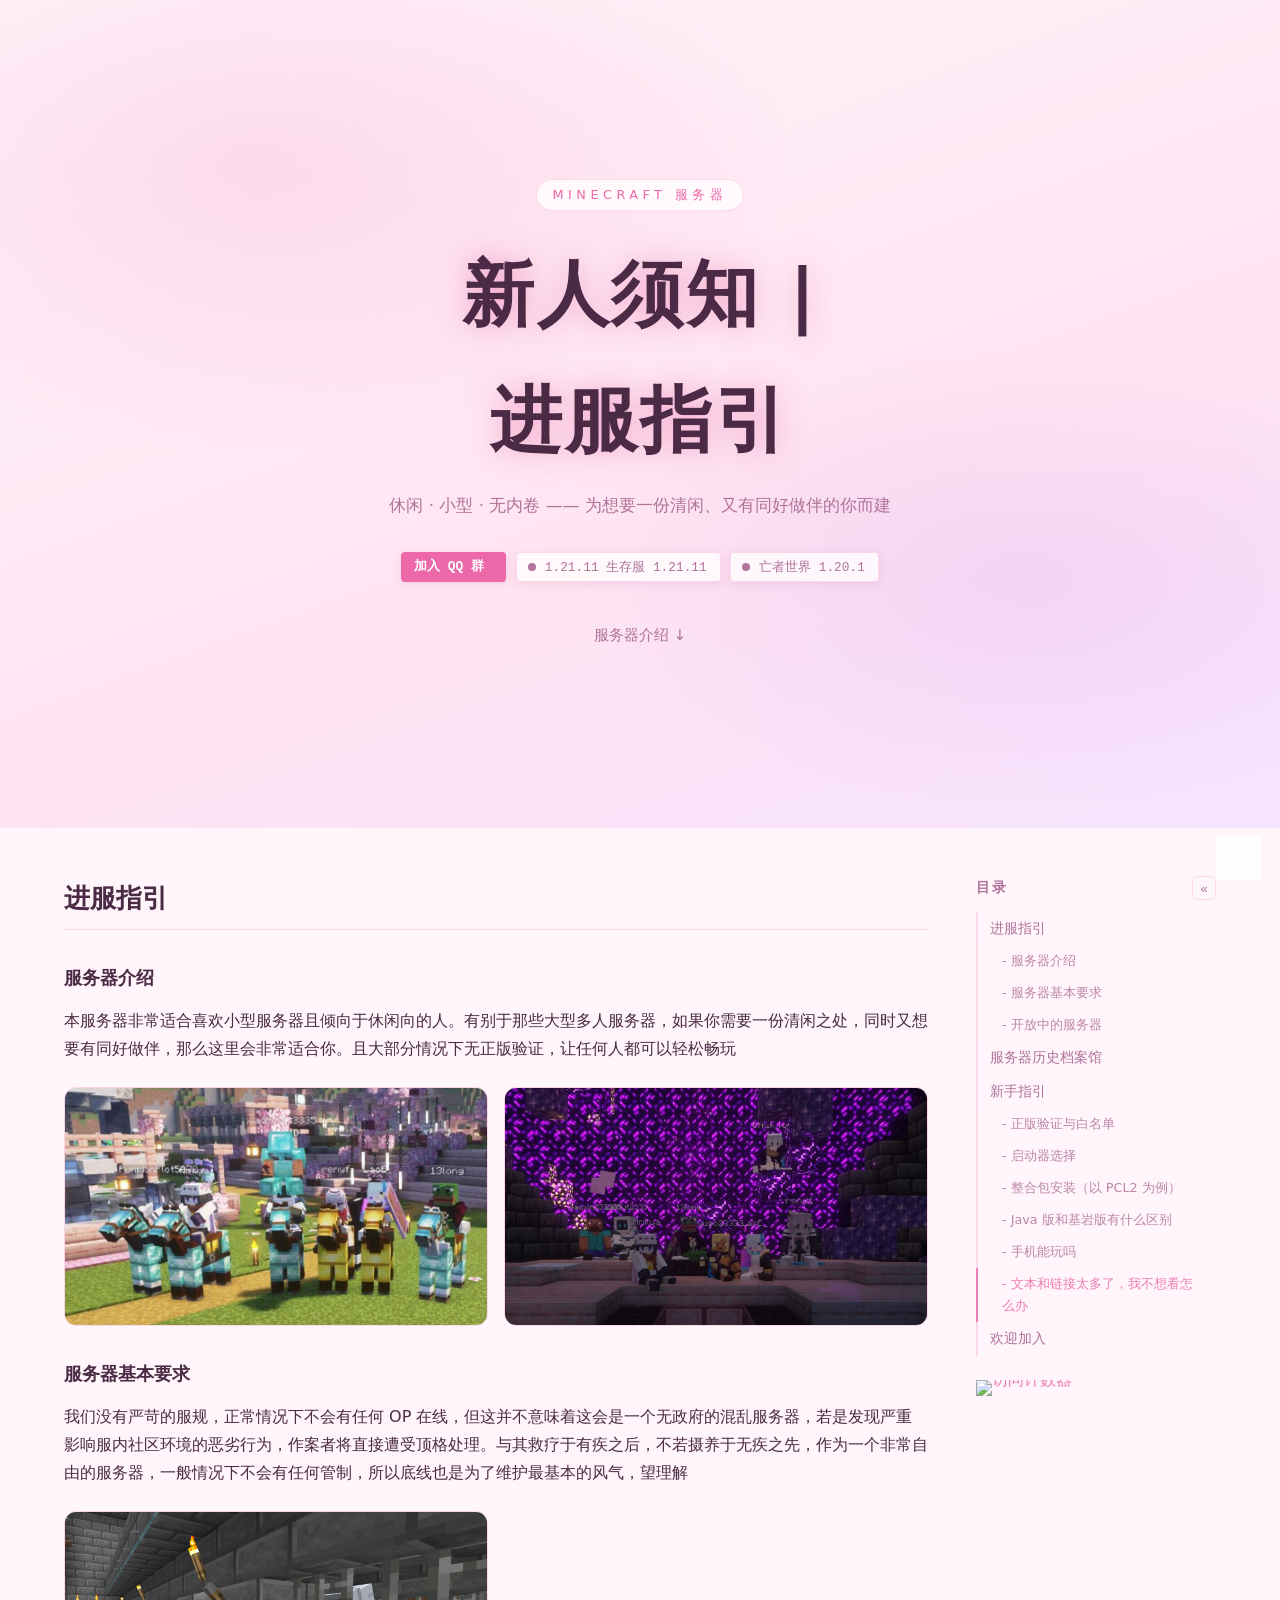
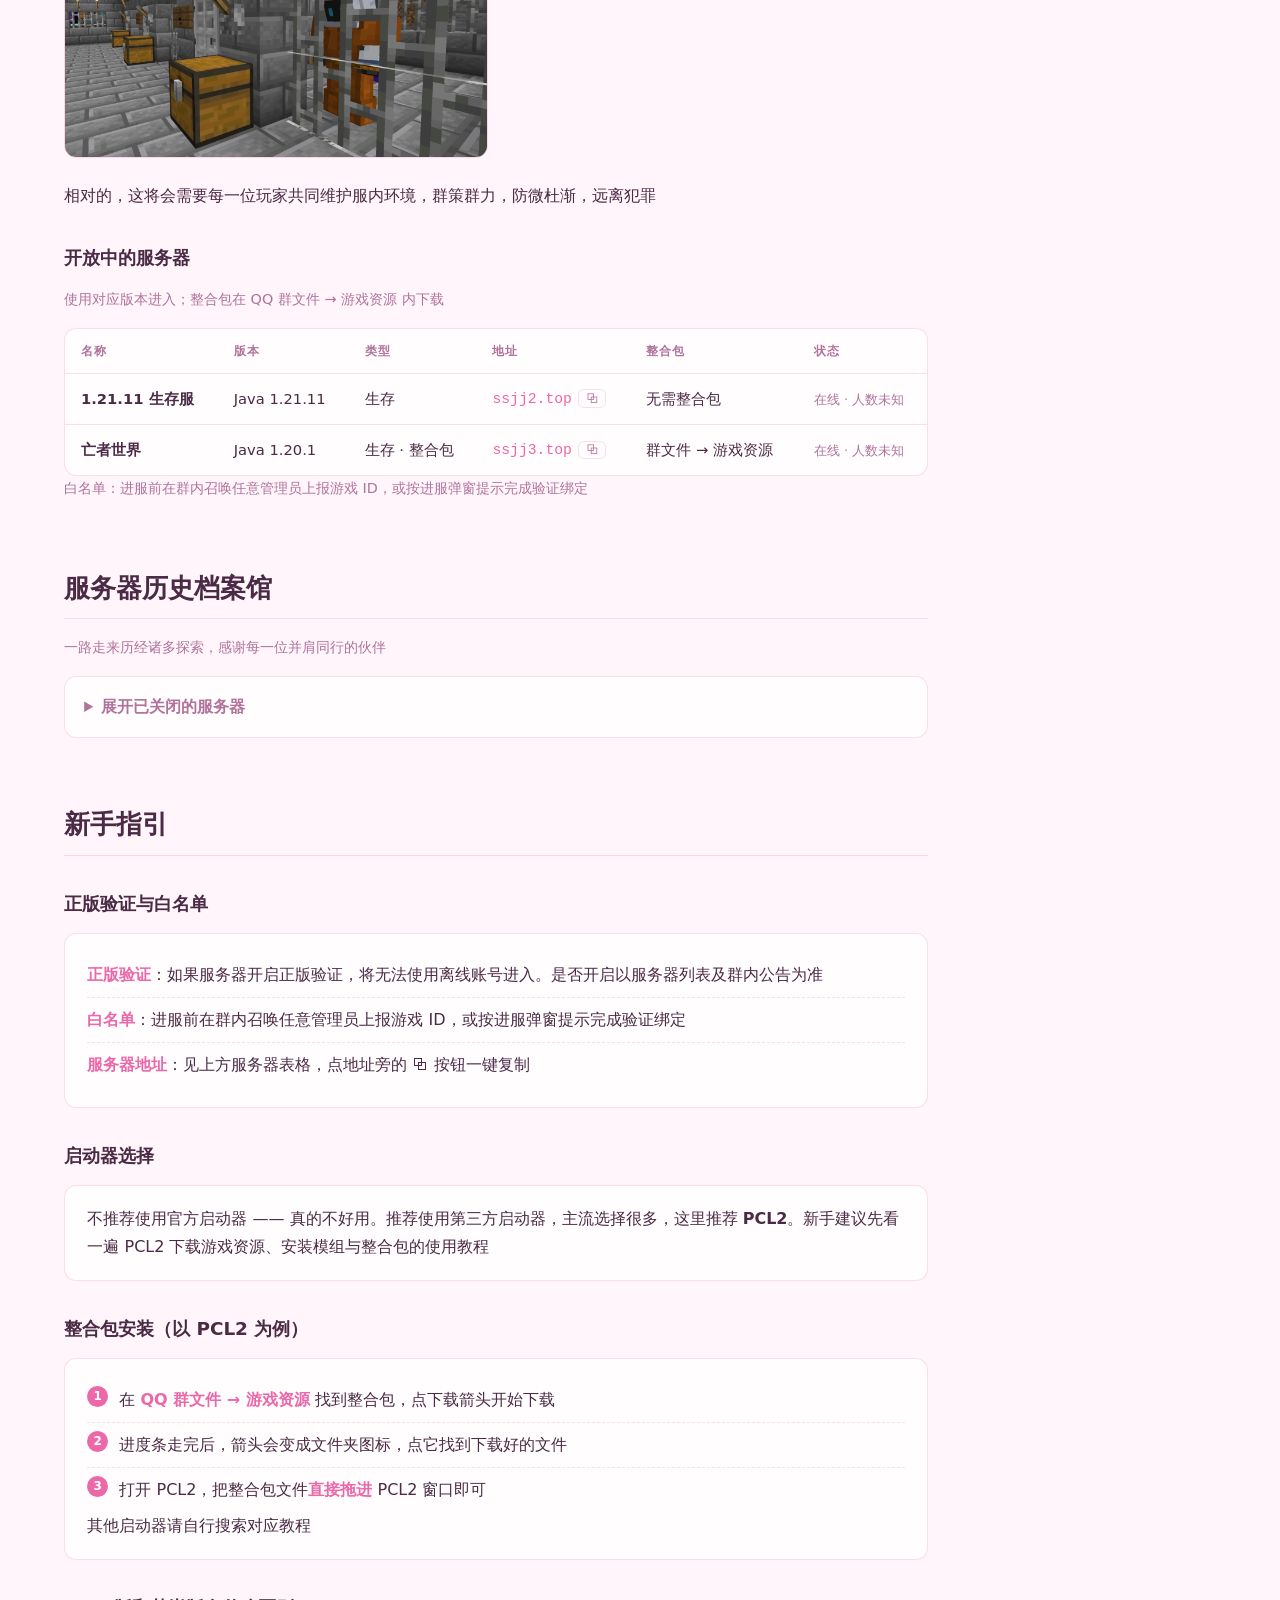
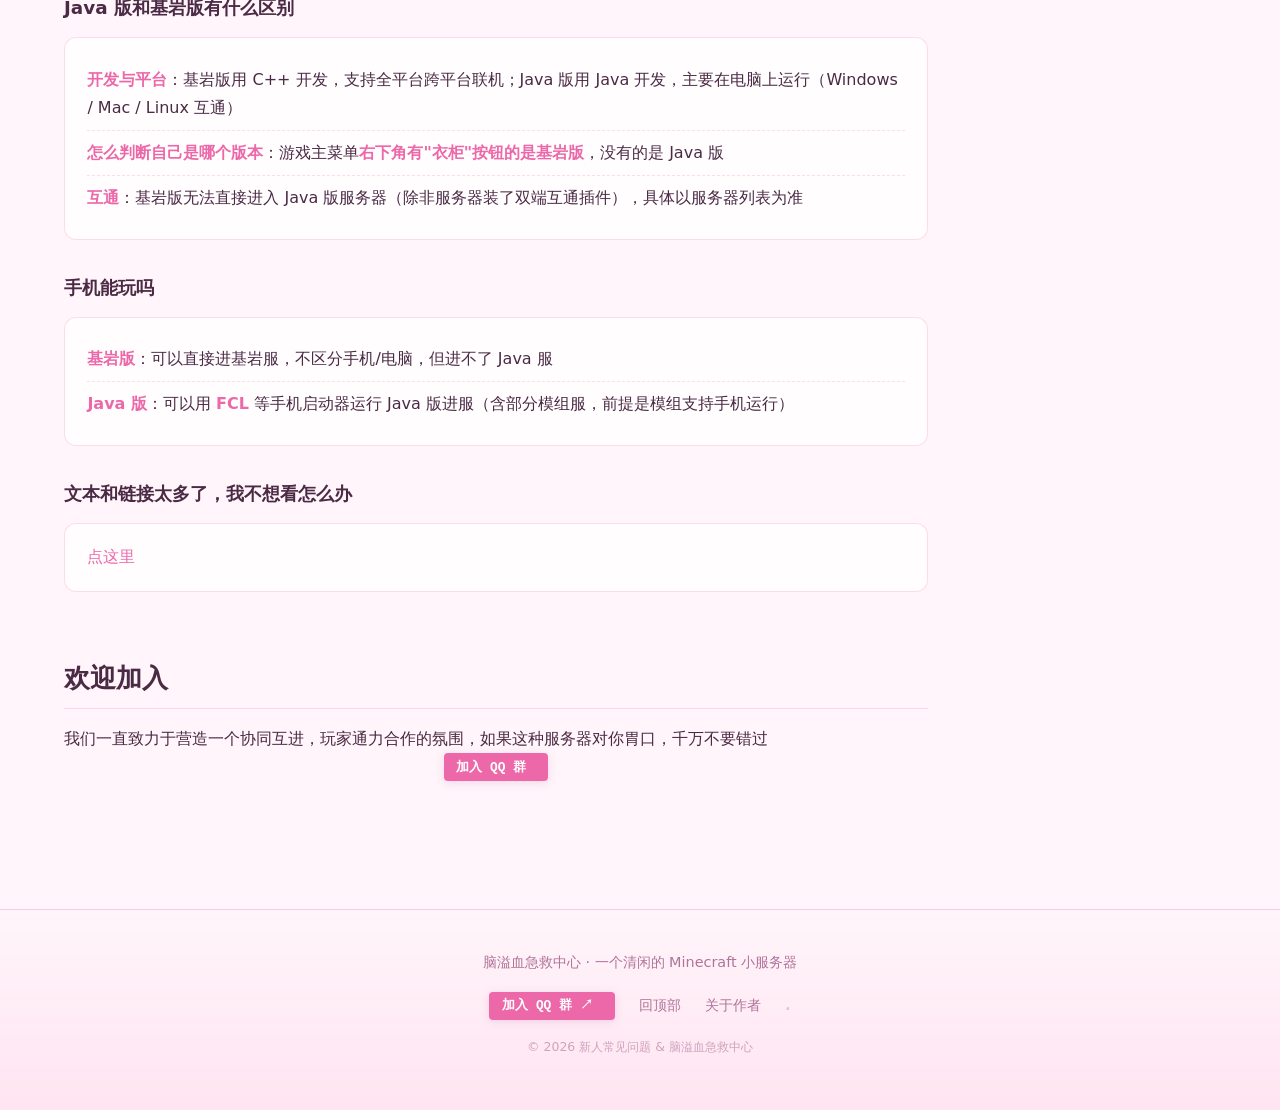
==== index.html @ 28bbf0af "fix: switch status API to mcstatus.io (mcsrvstat overseas nodes can't reach simpfun); counter under " ====
<!DOCTYPE html>
<html lang="zh-CN" data-theme="dark">
<head>
  <meta charset="UTF-8">
  <meta name="viewport" content="width=device-width, initial-scale=1.0">
  <title>新人须知问题 兼 脑溢血急救中心</title>
  <meta name="description" content="休闲向小型 Minecraft 服务器，与同好做伴的清闲之所">
  <link rel="icon" type="image/png" href="icon.png">
  <script>
    /* 防主题闪烁：URL ?theme= 参数 > localStorage > 跟随系统 */
    (function () {
      try {
        var q = new URLSearchParams(location.search).get('theme');
        var t = (q === 'light' || q === 'dark') ? q : (localStorage.getItem('theme') ||
          (matchMedia('(prefers-color-scheme: light)').matches ? 'light' : 'dark'));
        document.documentElement.dataset.theme = t;
      } catch (e) { /* 保持默认 dark */ }
    })();
  </script>
  <link rel="stylesheet" href="css/style.css">
</head>
<body>
  <div id="progress-bar" aria-hidden="true"></div>

  <header class="hero" id="top">
    <div class="hero-inner">
      <p class="hero-eyebrow">MINECRAFT 服务器</p>
      <h1 class="hero-title">新人须知 |<br class="hero-br"> 进服指引</h1>
      <p class="hero-sub">休闲 · 小型 · 无内卷 —— 为想要一份清闲、又有同好做伴的你而建</p>
      <div class="hero-badges">
        <a class="badge badge-join" href="https://qm.qq.com/cgi-bin/qm/qr?k=wENtHmJR4U8TpIZyBSTScr9Si5VAH9B1&jump_from=webapi&authKey=2a2V6Oz+lX7qJ4D9bjdYGK9Xbp+CX5M3bR94IA6X24y4cGRwp8X1UyFaMTnVmm7G" target="_blank" rel="noopener">
          <span class="badge-label">加入 QQ 群</span>
        </a>
        <!-- 状态徽章由 js/servers.js 数据驱动渲染 -->
      </div>
      <a class="hero-cta" href="#intro">服务器介绍 ↓</a>
    </div>
  </header>

  <div class="layout">
    <main id="content">

      <section class="section" id="guide" aria-labelledby="guide-h">
        <h2 id="guide-h">进服指引</h2>

        <h3 class="faq-sub" id="intro">服务器介绍</h3>
        <p>本服务器非常适合喜欢小型服务器且倾向于休闲向的人。有别于那些大型多人服务器，如果你需要一份清闲之处，同时又想要有同好做伴，那么这里会非常适合你。且大部分情况下无正版验证，让任何人都可以轻松畅玩</p>
        <figure class="intro-fig">
          <img src="images/intro-1.jpg" alt="服务器建筑截图" loading="lazy">
          <img src="images/intro-3.jpg" alt="服务器风景截图" loading="lazy">
        </figure>

        <h3 class="faq-sub" id="intro-req">服务器基本要求</h3>
        <p>我们没有严苛的服规，正常情况下不会有任何 OP 在线，但这并不意味着这会是一个无政府的混乱服务器，若是发现严重影响服内社区环境的恶劣行为，作案者将直接遭受顶格处理。与其救疗于有疾之后，不若摄养于无疾之先，作为一个非常自由的服务器，一般情况下不会有任何管制，所以底线也是为了维护最基本的风气，望理解</p>
        <figure class="intro-fig">
          <img src="images/intro-2.png" alt="walnut233蹲大牢示意图" title="walnut233蹲大牢示意图" loading="lazy">
        </figure>
        <p>相对的，这将会需要每一位玩家共同维护服内环境，群策群力，防微杜渐，远离犯罪</p>

        <h3 class="faq-sub" id="servers">开放中的服务器</h3>
        <p class="section-note">使用对应版本进入；整合包在 QQ 群文件 → 游戏资源 内下载</p>
        <div class="table-wrap">
          <table class="server-table" id="server-table">
            <thead>
              <tr><th>名称</th><th>版本</th><th>类型</th><th>地址</th><th>整合包</th><th>状态</th></tr>
            </thead>
            <tbody id="server-rows"><!-- js/servers.js 渲染 --></tbody>
          </table>
        </div>
        <p class="section-note">白名单：进服前在群内召唤任意管理员上报游戏 ID，或按进服弹窗提示完成验证绑定</p>
      </section>

      <section class="section" id="archive" aria-labelledby="archive-h">
        <h2 id="archive-h">服务器历史档案馆</h2>
        <p class="section-note">一路走来历经诸多探索，感谢每一位并肩同行的伙伴</p>
        <details class="archive-box">
          <summary>展开已关闭的服务器</summary>
          <div class="table-wrap">
            <table class="server-table archive-table">
              <thead>
                <tr><th>名称</th><th>版本</th><th>备注</th><th>地址（历史）</th></tr>
              </thead>
              <tbody id="archive-rows"><!-- js/servers.js 渲染 --></tbody>
            </table>
          </div>
        </details>
      </section>

      <section class="section" id="faq" aria-labelledby="faq-h">
        <h2 id="faq-h">新手指引</h2>

        <h3 class="faq-sub" id="faq-join">正版验证与白名单</h3>
        <div class="faq-card">
          <ul class="faq-list">
            <li><b>正版验证</b>：如果服务器开启正版验证，将无法使用离线账号进入。是否开启以服务器列表及群内公告为准</li>
            <li><b>白名单</b>：进服前在群内召唤任意管理员上报游戏 ID，或按进服弹窗提示完成验证绑定</li>
            <li><b>服务器地址</b>：见上方服务器表格，点地址旁的 ⧉ 按钮一键复制</li>
          </ul>
        </div>

        <h3 class="faq-sub" id="faq-launcher">启动器选择</h3>
        <div class="faq-card">
          <p>不推荐使用官方启动器 —— 真的不好用。推荐使用第三方启动器，主流选择很多，这里推荐 <b>PCL2</b>。新手建议先看一遍 PCL2 下载游戏资源、安装模组与整合包的使用教程</p>
        </div>

        <h3 class="faq-sub" id="faq-modpack">整合包安装（以 PCL2 为例）</h3>
        <div class="faq-card">
          <ol class="faq-list">
            <li>在 <b>QQ 群文件 → 游戏资源</b> 找到整合包，点下载箭头开始下载</li>
            <li>进度条走完后，箭头会变成文件夹图标，点它找到下载好的文件</li>
            <li>打开 PCL2，把整合包文件<b>直接拖进</b> PCL2 窗口即可</li>
          </ol>
          <p>其他启动器请自行搜索对应教程</p>
        </div>

        <h3 class="faq-sub" id="faq-version">Java 版和基岩版有什么区别</h3>
        <div class="faq-card">
          <ul class="faq-list">
            <li><b>开发与平台</b>：基岩版用 C++ 开发，支持全平台跨平台联机；Java 版用 Java 开发，主要在电脑上运行（Windows / Mac / Linux 互通）</li>
            <li><b>怎么判断自己是哪个版本</b>：游戏主菜单<b>右下角有"衣柜"按钮的是基岩版</b>，没有的是 Java 版</li>
            <li><b>互通</b>：基岩版无法直接进入 Java 版服务器（除非服务器装了双端互通插件），具体以服务器列表为准</li>
          </ul>
        </div>

        <h3 class="faq-sub" id="faq-mobile">手机能玩吗</h3>
        <div class="faq-card">
          <ul class="faq-list">
            <li><b>基岩版</b>：可以直接进基岩服，不区分手机/电脑，但进不了 Java 服</li>
            <li><b>Java 版</b>：可以用 <b>FCL</b> 等手机启动器运行 Java 版进服（含部分模组服，前提是模组支持手机运行）</li>
          </ul>
        </div>

        <h3 class="faq-sub" id="faq-egg">文本和链接太多了，我不想看怎么办</h3>
        <div class="faq-card">
          <p><a href="https://m.baidu.com/bh/m/detail/qr_3235773888705092655" class="egg-lazy" target="_blank" rel="noopener">点这里</a></p>
        </div>
      </section>

      <section class="section" id="join" aria-labelledby="join-h">
        <h2 id="join-h">欢迎加入</h2>
        <p>我们一直致力于营造一个协同互进，玩家通力合作的氛围，如果这种服务器对你胃口，千万不要错过</p>
        <div class="hero-badges">
          <a class="badge badge-join" href="https://qm.qq.com/cgi-bin/qm/qr?k=wENtHmJR4U8TpIZyBSTScr9Si5VAH9B1&jump_from=webapi&authKey=2a2V6Oz+lX7qJ4D9bjdYGK9Xbp+CX5M3bR94IA6X24y4cGRwp8X1UyFaMTnVmm7G" target="_blank" rel="noopener"><span class="badge-label">加入 QQ 群</span></a>
        </div>
      </section>
    </main>

    <aside class="toc" id="toc">
      <div class="toc-head">
        <span>目录</span>
        <button id="toc-toggle" aria-label="收起或展开目录" title="收起/展开目录">«</button>
      </div>
      <nav id="toc-nav" aria-label="页面目录"><!-- JS 生成 --></nav>
      <a id="visit-counter" href="https://count.moeyy.cn/@ssjj3?name=ssjj3" target="_blank" rel="noopener" title="本站访问计数" aria-label="本站访问计数">
        <img src="https://count.moeyy.cn/@ssjj3?name=ssjj3&theme=rule34&padding=7&offset=-10&align=top&scale=1&pixelated=0&darkmode=auto" alt="访问计数器" loading="lazy">
      </a>
    </aside>
  </div>

  <footer class="footer">
    <p>脑溢血急救中心 · 一个清闲的 Minecraft 小服务器</p>
    <div class="footer-links">
      <a class="badge badge-join" href="https://qm.qq.com/cgi-bin/qm/qr?k=wENtHmJR4U8TpIZyBSTScr9Si5VAH9B1&jump_from=webapi&authKey=2a2V6Oz+lX7qJ4D9bjdYGK9Xbp+CX5M3bR94IA6X24y4cGRwp8X1UyFaMTnVmm7G" target="_blank" rel="noopener"><span class="badge-label">加入 QQ 群 ↗</span></a>
      <a href="#top">回顶部</a>
      <a href="https://www.bilibili.com/video/BV1GJ411x7h7" target="_blank" rel="noopener" class="egg-author">关于作者</a>
      <a href="https://www.bilibili.com/video/BV1GJ411x7h7" target="_blank" rel="noopener" class="egg-btn" title="千万别点">.</a>
    </div>
    <p class="footer-fine">© 2026 新人常见问题 &amp; 脑溢血急救中心</p>
  </footer>

  <button id="theme-toggle" aria-label="切换明暗主题" title="切换明暗主题">🌙</button>
  <div id="toast" role="status" aria-live="polite"></div>

  <script src="js/servers.js"></script>
  <script src="js/main.js"></script>
</body>
</html>
---- css/style.css ----
/* ============ 主题变量 ============ */
:root, :root[data-theme="dark"] {
  --bg: #0b0e1a;
  --bg-2: #141a33;
  --bg-3: #1a1040;
  --text: #e8eaf6;
  --text-dim: #8b93b8;
  --accent: #7ef0c3;
  --accent-2: #4ea8ff;
  --card: rgba(255,255,255,.05);
  --card-border: rgba(255,255,255,.09);
  --glow: rgba(126,240,195,.45);
  --shadow: rgba(0,0,0,.5);
  --btn-text: #0b0e1a;
  color-scheme: dark;
}
:root[data-theme="light"] {
  /* 粉白紫 4:4:2 偏粉版 —— 浅粉底 + 粉紫强调 */
  --bg: #fff5fa;
  --bg-2: #ffe4f1;
  --bg-3: #f6e3ff;
  --text: #4a2a44;
  --text-dim: #b0739b;
  --accent: #ec68a8;
  --accent-2: #b968ec;
  --card: rgba(255,255,255,.78);
  --card-border: rgba(236,104,168,.22);
  --glow: rgba(236,104,168,.4);
  --shadow: rgba(220,140,190,.28);
  --btn-text: #ffffff;
  color-scheme: light;
}

/* ============ 基础 ============ */
* { box-sizing: border-box; margin: 0; padding: 0; }
html { scroll-behavior: smooth; }
body {
  font-family: system-ui, -apple-system, "Segoe UI", "PingFang SC", "Microsoft YaHei", sans-serif;
  background: var(--bg);
  color: var(--text);
  line-height: 1.75;
  transition: background .3s ease, color .3s ease;
}
img { max-width: 100%; display: block; }
a { color: var(--accent); text-decoration: none; }
a:hover { text-decoration: underline; }

#progress-bar {
  position: fixed; top: 0; left: 0; height: 3px; width: 0;
  background: linear-gradient(90deg, var(--accent), var(--accent-2));
  z-index: 100; transition: width .1s linear;
}

/* ============ Hero ============ */
.hero {
  min-height: 92vh;
  display: flex; align-items: center; justify-content: center;
  text-align: center;
  background:
    radial-gradient(ellipse 60% 50% at 20% 20%, rgba(126,240,195,.12), transparent 70%),
    radial-gradient(ellipse 50% 40% at 80% 70%, rgba(78,168,255,.10), transparent 70%),
    linear-gradient(160deg, var(--bg) 0%, var(--bg-2) 60%, var(--bg-3) 100%);
  position: relative; overflow: hidden;
}
.hero-inner { max-width: 720px; padding: 2rem 1.5rem; position: relative; z-index: 1; }
.hero-eyebrow {
  display: inline-block; font-size: .8rem; letter-spacing: .35em;
  color: var(--accent); border: 1px solid var(--card-border);
  border-radius: 2rem; padding: .25rem 1rem; margin-bottom: 1.25rem;
  background: var(--card); backdrop-filter: blur(6px);
}
.hero-title {
  font-size: clamp(2.6rem, 8vw, 4.5rem); font-weight: 900;
  letter-spacing: .04em; text-shadow: 0 0 24px var(--glow);
  margin-bottom: .5rem; text-wrap: balance;
}
.hero-br { display: none; }
@media (max-width: 560px) { .hero-br { display: block; } }
.hero-sub { color: var(--text-dim); font-size: 1.05rem; margin-bottom: 2rem; }

/* shields 风格徽章 */
.hero-badges { display: flex; flex-wrap: wrap; gap: .6rem; justify-content: center; }
.badge {
  display: inline-flex; align-items: stretch;
  font-size: .8rem; line-height: 1.2;
  border-radius: 4px; overflow: hidden;
  font-family: ui-monospace, "Cascadia Code", Consolas, monospace;
  box-shadow: 0 2px 8px var(--shadow);
  text-decoration: none;
  transition: transform .15s ease;
}
.badge:hover { text-decoration: none; transform: translateY(-1px); }
.badge-label { padding: .4rem .8rem; background: var(--accent); color: var(--btn-text); font-weight: 700; }
.badge-join .badge-label { padding-right: 1.4rem; }
.badge-status {
  background: var(--card); border: 1px solid var(--card-border);
  color: var(--text-dim); backdrop-filter: blur(6px);
}
.badge-status .dot {
  width: 8px; height: 8px; border-radius: 50%;
  background: var(--text-dim); align-self: center; margin: 0 .55rem 0 .7rem;
  flex: none;
}
.badge-status.is-online .dot { background: #34d399; box-shadow: 0 0 8px rgba(52,211,153,.8); }
.badge-status.is-offline .dot { background: #f87171; }
.badge-status .badge-text { padding: .4rem .8rem .4rem 0; }

.hero-cta {
  display: inline-block; margin-top: 2.5rem; color: var(--text-dim);
  font-size: .95rem; transition: color .2s;
}
.hero-cta:hover { color: var(--accent); text-decoration: none; }

/* 亮色 Hero 光晕偏粉 */
[data-theme="light"] .hero {
  background:
    radial-gradient(ellipse 60% 50% at 20% 20%, rgba(236,104,168,.16), transparent 70%),
    radial-gradient(ellipse 50% 40% at 80% 70%, rgba(185,104,236,.13), transparent 70%),
    linear-gradient(160deg, var(--bg) 0%, var(--bg-2) 60%, var(--bg-3) 100%);
}
[data-theme="light"] .hero-title { text-shadow: 0 0 28px rgba(236,104,168,.5); }
[data-theme="light"] .badge-status.is-online .dot { box-shadow: 0 0 8px rgba(52,211,153,.9); }

/* ============ 主布局：内容 + 大纲（右） ============ */
.layout {
  max-width: 1200px; margin: 0 auto; padding: 3rem 1.5rem 4rem;
  display: grid; grid-template-columns: minmax(0,1fr) 240px; gap: 3rem;
}
.section { margin-bottom: 4rem; scroll-margin-top: 1.5rem; }
.section h2 {
  font-size: 1.6rem; margin-bottom: 1rem; padding-bottom: .5rem;
  border-bottom: 1px solid var(--card-border);
}
.section-note { color: var(--text-dim); font-size: .9rem; margin-bottom: 1rem; }

.intro-fig { display: grid; grid-template-columns: 1fr 1fr; gap: 1rem; margin: 1.5rem 0; }
.intro-fig img { border-radius: 12px; border: 1px solid var(--card-border); }

/* ============ 主题切换按钮 ============ */
#theme-toggle {
  position: fixed; right: 1.2rem; bottom: 1.2rem;
  width: 44px; height: 44px; border-radius: 50%;
  border: 1px solid var(--card-border); background: var(--card);
  color: var(--text); font-size: 1.2rem; cursor: pointer;
  backdrop-filter: blur(8px); z-index: 90;
  transition: transform .2s, box-shadow .2s;
}
#theme-toggle:hover { transform: scale(1.08); box-shadow: 0 0 16px var(--glow); }

/* ============ 访问计数器（目录下方） ============ */
#visit-counter {
  display: block; line-height: 0;
  margin-top: 1.5rem;
  opacity: .85; transition: opacity .2s;
}
#visit-counter:hover { opacity: 1; }
#visit-counter img { max-width: 200px; height: auto; }
.toc.collapsed #visit-counter { display: none; }

/* ============ Toast ============ */
#toast {
  position: fixed; bottom: 5rem; left: 50%; transform: translateX(-50%) translateY(20px);
  background: var(--accent); color: var(--btn-text);
  padding: .5rem 1.2rem; border-radius: 8px; font-size: .9rem; font-weight: 600;
  opacity: 0; pointer-events: none; transition: all .25s ease; z-index: 110;
}
#toast.show { opacity: 1; transform: translateX(-50%) translateY(0); }

/* ============ 大纲 ============ */
.toc {
  position: sticky; top: 1.5rem; align-self: start;
  max-height: calc(100vh - 3rem); overflow-y: auto;
}
.toc-head {
  display: flex; justify-content: space-between; align-items: center;
  font-size: .85rem; font-weight: 700; color: var(--text-dim);
  letter-spacing: .15em; margin-bottom: .75rem;
}
#toc-toggle {
  background: none; border: 1px solid var(--card-border); color: var(--text-dim);
  border-radius: 6px; width: 24px; height: 24px; cursor: pointer; font-size: .8rem;
}
#toc-nav a {
  display: block; padding: .3rem .75rem; font-size: .85rem;
  color: var(--text-dim); border-left: 2px solid var(--card-border);
}
#toc-nav a.active { color: var(--accent); border-left-color: var(--accent); }
#toc-nav a.toc-l2 { padding-left: 1.5rem; font-size: .8rem; opacity: .85; }
.toc.collapsed #toc-nav, .toc.collapsed .toc-head span { display: none; }
.toc.collapsed #toc-toggle { transform: rotate(180deg); }

/* ============ 表格 ============ */
.table-wrap {
  overflow-x: auto; border-radius: 12px;
  border: 1px solid var(--card-border);
  background: var(--card); backdrop-filter: blur(8px);
}
.server-table { width: 100%; border-collapse: collapse; font-size: .92rem; }
.server-table th {
  text-align: left; padding: .7rem 1rem; font-size: .78rem;
  letter-spacing: .08em; color: var(--text-dim);
  border-bottom: 1px solid var(--card-border); white-space: nowrap;
}
.server-table td { padding: .7rem 1rem; border-bottom: 1px solid var(--card-border); }
.server-table tr:last-child td { border-bottom: none; }
.server-table tbody tr:hover td { background: rgba(127,127,127,.06); }
.addr-cell { white-space: nowrap; }
.addr-cell code, .archive-table code { font-family: ui-monospace, Consolas, monospace; color: var(--accent); }
.copy-btn {
  margin-left: .4rem; background: none; border: 1px solid var(--card-border);
  border-radius: 6px; color: var(--text-dim); cursor: pointer;
  font-size: .8rem; padding: .05rem .4rem; transition: all .15s;
}
.copy-btn:hover { border-color: var(--accent); color: var(--accent); box-shadow: 0 0 10px var(--glow); }
.status-badge { font-size: .8rem; color: var(--text-dim); white-space: nowrap; }
.status-badge.online { color: #34d399; font-weight: 600; }
.status-badge.offline { color: #f87171; font-weight: 600; }

.archive-box {
  border: 1px solid var(--card-border); border-radius: 12px;
  background: var(--card); padding: 0 1.2rem;
}
.archive-box summary { cursor: pointer; padding: 1rem 0; font-weight: 600; color: var(--text-dim); }
.archive-box summary:hover { color: var(--accent); }
.archive-box[open] summary { border-bottom: 1px solid var(--card-border); margin-bottom: .8rem; }

/* ============ FAQ ============ */
.faq-sub { font-size: 1.15rem; margin: 2rem 0 .8rem; scroll-margin-top: 1.5rem; }
.faq-card {
  background: var(--card); border: 1px solid var(--card-border);
  border-radius: 12px; padding: 1.2rem 1.4rem; backdrop-filter: blur(8px);
}
.faq-list { list-style: none; }
.faq-list li { padding: .5rem 0; border-bottom: 1px dashed var(--card-border); }
.faq-list li:last-child { border-bottom: none; }
.faq-list b { color: var(--accent); }
ol.faq-list { counter-reset: step; }
ol.faq-list li { counter-increment: step; padding-left: 2rem; position: relative; }
ol.faq-list li::before {
  content: counter(step); position: absolute; left: 0; top: .55rem;
  width: 1.3rem; height: 1.3rem; border-radius: 50%;
  background: var(--accent); color: var(--btn-text);
  font-size: .75rem; font-weight: 700; display: flex;
  align-items: center; justify-content: center;
}

/* ============ 页脚 ============ */
.footer {
  border-top: 1px solid var(--card-border); padding: 2.5rem 1.5rem 3.5rem;
  text-align: center; color: var(--text-dim); font-size: .9rem;
  background: linear-gradient(180deg, transparent, var(--bg-2));
}
.footer-links { display: flex; justify-content: center; align-items: center; gap: 1.5rem; margin: 1rem 0; flex-wrap: wrap; }
.footer-links a { color: var(--text-dim); }
.footer-links a:hover { color: var(--accent); text-decoration: none; }
.footer-fine { font-size: .78rem; opacity: .6; }
.egg-btn { font-weight: 900; opacity: .35; }

/* ============ 动效 ============ */
.reveal { opacity: 0; transform: translateY(24px); transition: opacity .6s ease, transform .6s ease; }
.reveal.visible { opacity: 1; transform: none; }
@media (prefers-reduced-motion: reduce) {
  .reveal { transition: none; opacity: 1; transform: none; }
  html { scroll-behavior: auto; }
}

/* ============ 响应式 ============ */
@media (max-width: 900px) {
  .layout { grid-template-columns: 1fr; gap: 1.5rem; }
  .toc {
    position: fixed; top: auto; bottom: 5rem; right: 1.2rem; z-index: 80;
    width: min(70vw, 260px); max-height: 55vh;
    background: var(--bg); border: 1px solid var(--card-border);
    border-radius: 12px; padding: .8rem 1rem;
    box-shadow: 0 8px 30px var(--shadow);
  }
  .toc.collapsed { width: auto; padding: .4rem .6rem; }
  #visit-counter img { max-width: 140px; }
  .intro-fig { grid-template-columns: 1fr; }
}
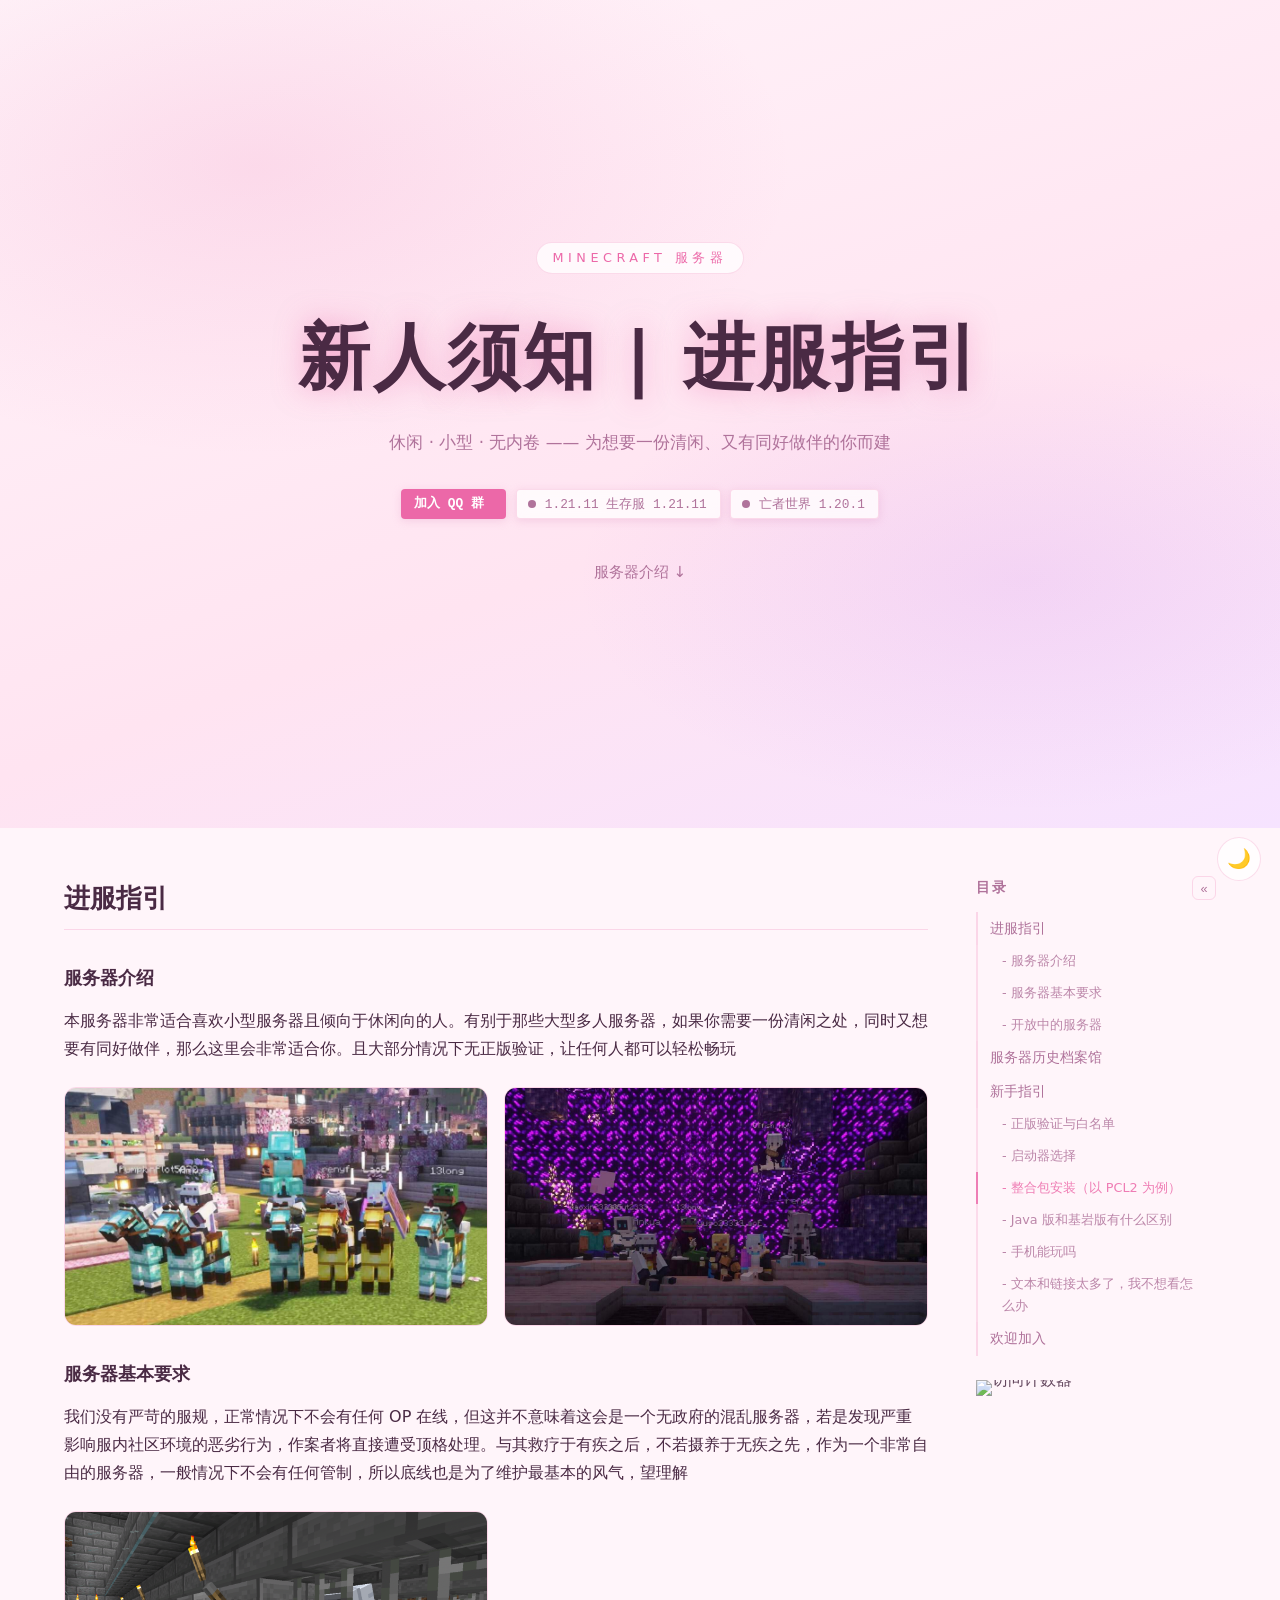
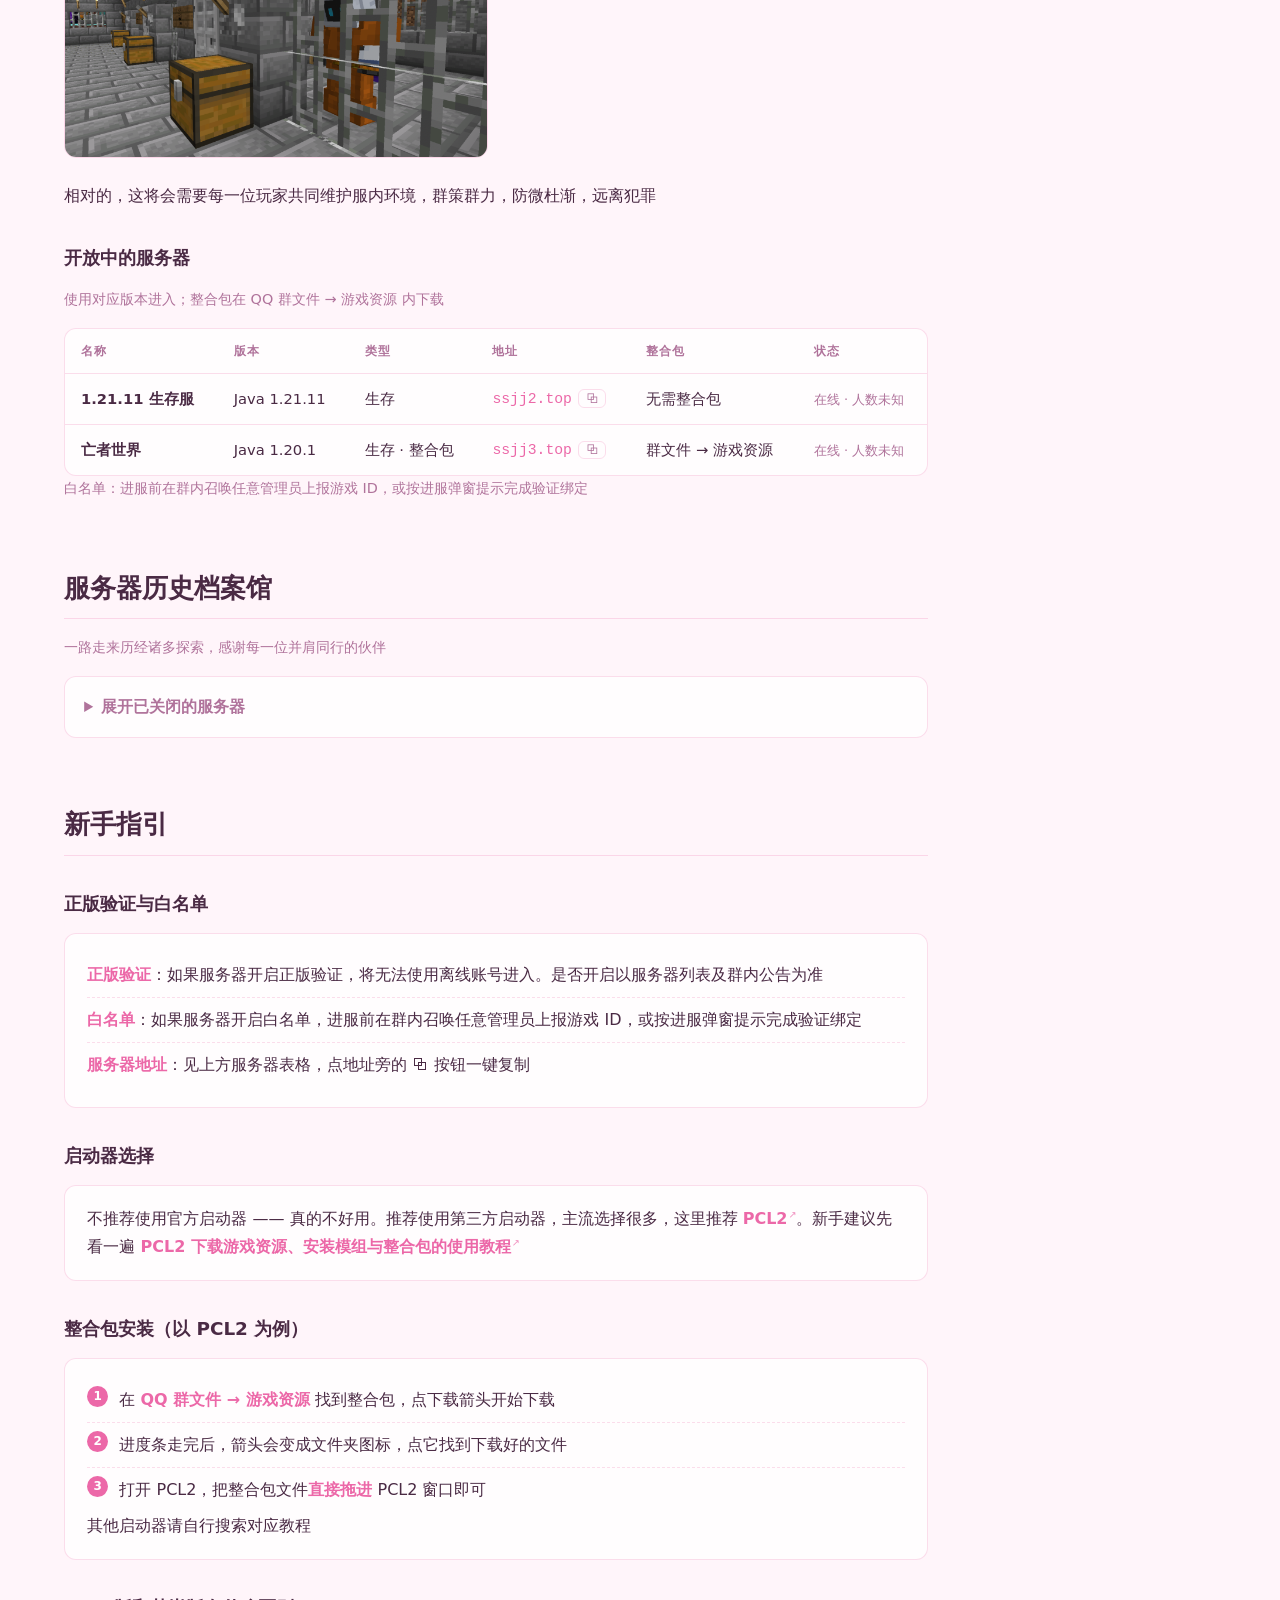
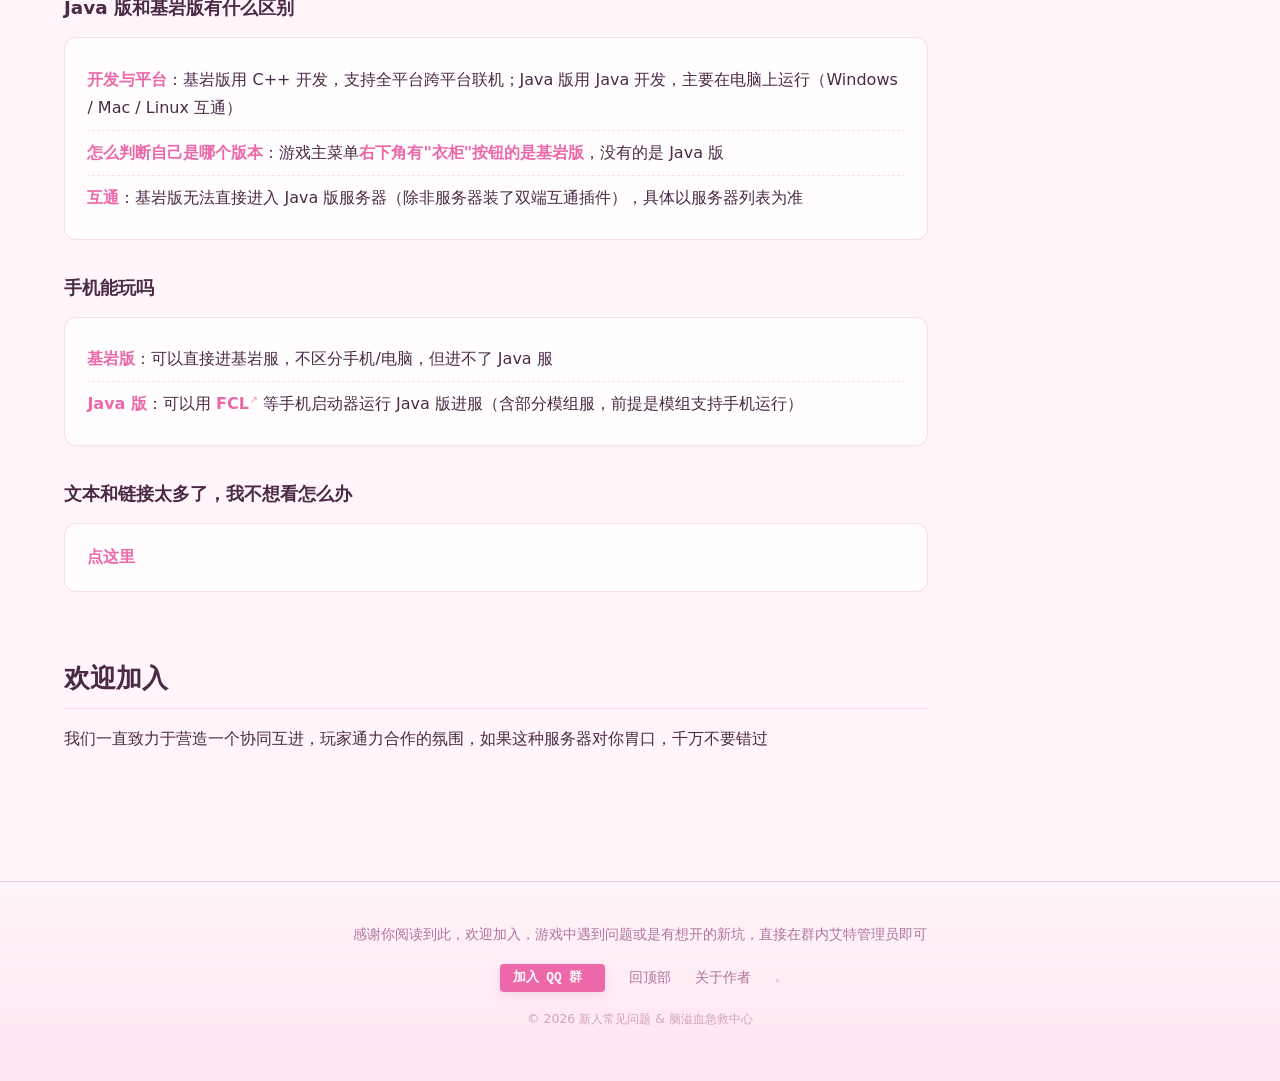
==== commit 69e19807: "增加了超链接文本,微调页面" ====
--- a/index.html
+++ b/index.html
@@ -93,14 +93,14 @@
         <div class="faq-card">
           <ul class="faq-list">
             <li><b>正版验证</b>：如果服务器开启正版验证，将无法使用离线账号进入。是否开启以服务器列表及群内公告为准</li>
-            <li><b>白名单</b>：进服前在群内召唤任意管理员上报游戏 ID，或按进服弹窗提示完成验证绑定</li>
+            <li><b>白名单</b>：如果服务器开启白名单，进服前在群内召唤任意管理员上报游戏 ID，或按进服弹窗提示完成验证绑定</li>
             <li><b>服务器地址</b>：见上方服务器表格，点地址旁的 ⧉ 按钮一键复制</li>
           </ul>
         </div>
 
         <h3 class="faq-sub" id="faq-launcher">启动器选择</h3>
         <div class="faq-card">
-          <p>不推荐使用官方启动器 —— 真的不好用。推荐使用第三方启动器，主流选择很多，这里推荐 <b>PCL2</b>。新手建议先看一遍 PCL2 下载游戏资源、安装模组与整合包的使用教程</p>
+          <p>不推荐使用官方启动器 —— 真的不好用。推荐使用第三方启动器，主流选择很多，这里推荐 <a href="https://pcl.ruanmao.net" target="_blank" rel="noopener">PCL2</a>。新手建议先看一遍 <a href="https://www.bilibili.com/video/BV1St421A7bV/" target="_blank" rel="noopener">PCL2 下载游戏资源、安装模组与整合包的使用教程</a></p>
         </div>
 
         <h3 class="faq-sub" id="faq-modpack">整合包安装（以 PCL2 为例）</h3>
@@ -126,22 +126,19 @@
         <div class="faq-card">
           <ul class="faq-list">
             <li><b>基岩版</b>：可以直接进基岩服，不区分手机/电脑，但进不了 Java 服</li>
-            <li><b>Java 版</b>：可以用 <b>FCL</b> 等手机启动器运行 Java 版进服（含部分模组服，前提是模组支持手机运行）</li>
+            <li><b>Java 版</b>：可以用 <a href="https://foldcraftlauncher.cn/" target="_blank" rel="noopener">FCL</a> 等手机启动器运行 Java 版进服（含部分模组服，前提是模组支持手机运行）</li>
           </ul>
         </div>
 
         <h3 class="faq-sub" id="faq-egg">文本和链接太多了，我不想看怎么办</h3>
         <div class="faq-card">
-          <p><a href="https://m.baidu.com/bh/m/detail/qr_3235773888705092655" class="egg-lazy" target="_blank" rel="noopener">点这里</a></p>
+          <p><a href="https://m.baidu.com/bh/m/detail/qr_3235773888705092655" class="egg-lazy no-ext-icon" target="_blank" rel="noopener">点这里</a></p>
         </div>
       </section>
 
       <section class="section" id="join" aria-labelledby="join-h">
         <h2 id="join-h">欢迎加入</h2>
         <p>我们一直致力于营造一个协同互进，玩家通力合作的氛围，如果这种服务器对你胃口，千万不要错过</p>
-        <div class="hero-badges">
-          <a class="badge badge-join" href="https://qm.qq.com/cgi-bin/qm/qr?k=wENtHmJR4U8TpIZyBSTScr9Si5VAH9B1&jump_from=webapi&authKey=2a2V6Oz+lX7qJ4D9bjdYGK9Xbp+CX5M3bR94IA6X24y4cGRwp8X1UyFaMTnVmm7G" target="_blank" rel="noopener"><span class="badge-label">加入 QQ 群</span></a>
-        </div>
       </section>
     </main>
 
@@ -151,16 +148,16 @@
         <button id="toc-toggle" aria-label="收起或展开目录" title="收起/展开目录">«</button>
       </div>
       <nav id="toc-nav" aria-label="页面目录"><!-- JS 生成 --></nav>
-      <a id="visit-counter" href="https://count.moeyy.cn/@ssjj3?name=ssjj3" target="_blank" rel="noopener" title="本站访问计数" aria-label="本站访问计数">
+      <span id="visit-counter" title="本站访问计数">
         <img src="https://count.moeyy.cn/@ssjj3?name=ssjj3&theme=rule34&padding=7&offset=-10&align=top&scale=1&pixelated=0&darkmode=auto" alt="访问计数器" loading="lazy">
-      </a>
+      </span>
     </aside>
   </div>
 
   <footer class="footer">
-    <p>脑溢血急救中心 · 一个清闲的 Minecraft 小服务器</p>
+    <p>感谢你阅读到此，欢迎加入，游戏中遇到问题或是有想开的新坑，直接在群内艾特管理员即可</p>
     <div class="footer-links">
-      <a class="badge badge-join" href="https://qm.qq.com/cgi-bin/qm/qr?k=wENtHmJR4U8TpIZyBSTScr9Si5VAH9B1&jump_from=webapi&authKey=2a2V6Oz+lX7qJ4D9bjdYGK9Xbp+CX5M3bR94IA6X24y4cGRwp8X1UyFaMTnVmm7G" target="_blank" rel="noopener"><span class="badge-label">加入 QQ 群 ↗</span></a>
+      <a class="badge badge-join" href="https://qm.qq.com/cgi-bin/qm/qr?k=wENtHmJR4U8TpIZyBSTScr9Si5VAH9B1&jump_from=webapi&authKey=2a2V6Oz+lX7qJ4D9bjdYGK9Xbp+CX5M3bR94IA6X24y4cGRwp8X1UyFaMTnVmm7G" target="_blank" rel="noopener"><span class="badge-label">加入 QQ 群</span></a>
       <a href="#top">回顶部</a>
       <a href="https://www.bilibili.com/video/BV1GJ411x7h7" target="_blank" rel="noopener" class="egg-author">关于作者</a>
       <a href="https://www.bilibili.com/video/BV1GJ411x7h7" target="_blank" rel="noopener" class="egg-btn" title="千万别点">.</a>
--- a/css/style.css
+++ b/css/style.css
@@ -44,6 +44,20 @@
 img { max-width: 100%; display: block; }
 a { color: var(--accent); text-decoration: none; }
 a:hover { text-decoration: underline; }
+/* 正文内链接：仅靠强调色 + 右上角上标箭头区分外链，无下划线 */
+.faq-card a, .section > p a {
+  font-weight: 600;
+}
+.faq-card a[target="_blank"]::after, .section > p a[target="_blank"]::after {
+  content: "↗";
+  font-size: .6em;
+  font-weight: 400;
+  opacity: .75;
+  vertical-align: super;
+  line-height: 0;
+  margin-left: .1em;
+}
+.no-ext-icon::after { content: none !important; }
 
 #progress-bar {
   position: fixed; top: 0; left: 0; height: 3px; width: 0;
@@ -62,7 +76,7 @@
     linear-gradient(160deg, var(--bg) 0%, var(--bg-2) 60%, var(--bg-3) 100%);
   position: relative; overflow: hidden;
 }
-.hero-inner { max-width: 720px; padding: 2rem 1.5rem; position: relative; z-index: 1; }
+.hero-inner { max-width: 840px; padding: 2rem 1.5rem; position: relative; z-index: 1; }
 .hero-eyebrow {
   display: inline-block; font-size: .8rem; letter-spacing: .35em;
   color: var(--accent); border: 1px solid var(--card-border);
@@ -75,6 +89,10 @@
   margin-bottom: .5rem; text-wrap: balance;
 }
 .hero-br { display: none; }
+/* >560px 强制一行：窗口再窄也是缩小字号而不是折行 */
+@media (min-width: 561px) {
+  .hero-title { white-space: nowrap; }
+}
 @media (max-width: 560px) { .hero-br { display: block; } }
 .hero-sub { color: var(--text-dim); font-size: 1.05rem; margin-bottom: 2rem; }
 
@@ -147,13 +165,12 @@
 }
 #theme-toggle:hover { transform: scale(1.08); box-shadow: 0 0 16px var(--glow); }
 
-/* ============ 访问计数器（目录下方） ============ */
+/* ============ 访问计数器（目录下方，纯展示不可点击） ============ */
 #visit-counter {
   display: block; line-height: 0;
   margin-top: 1.5rem;
-  opacity: .85; transition: opacity .2s;
-}
-#visit-counter:hover { opacity: 1; }
+  opacity: .85;
+}
 #visit-counter img { max-width: 200px; height: auto; }
 .toc.collapsed #visit-counter { display: none; }
 
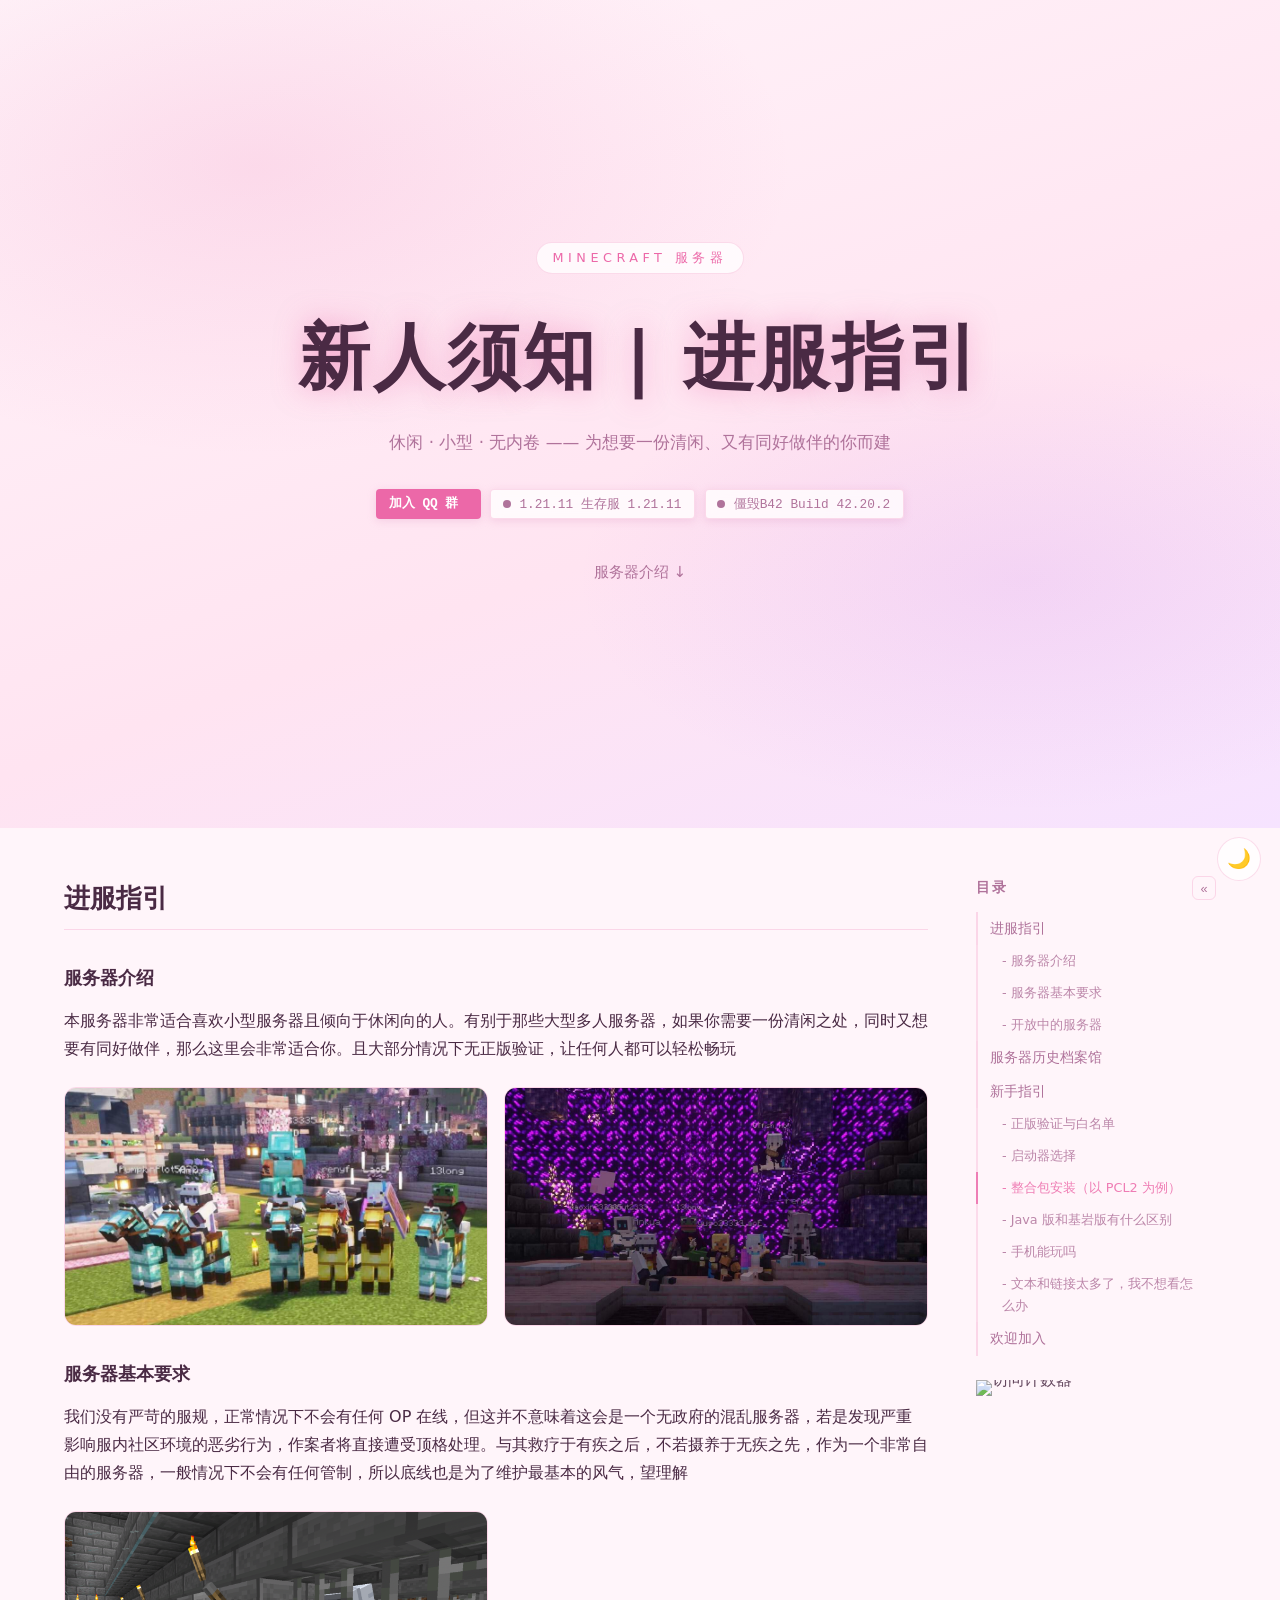
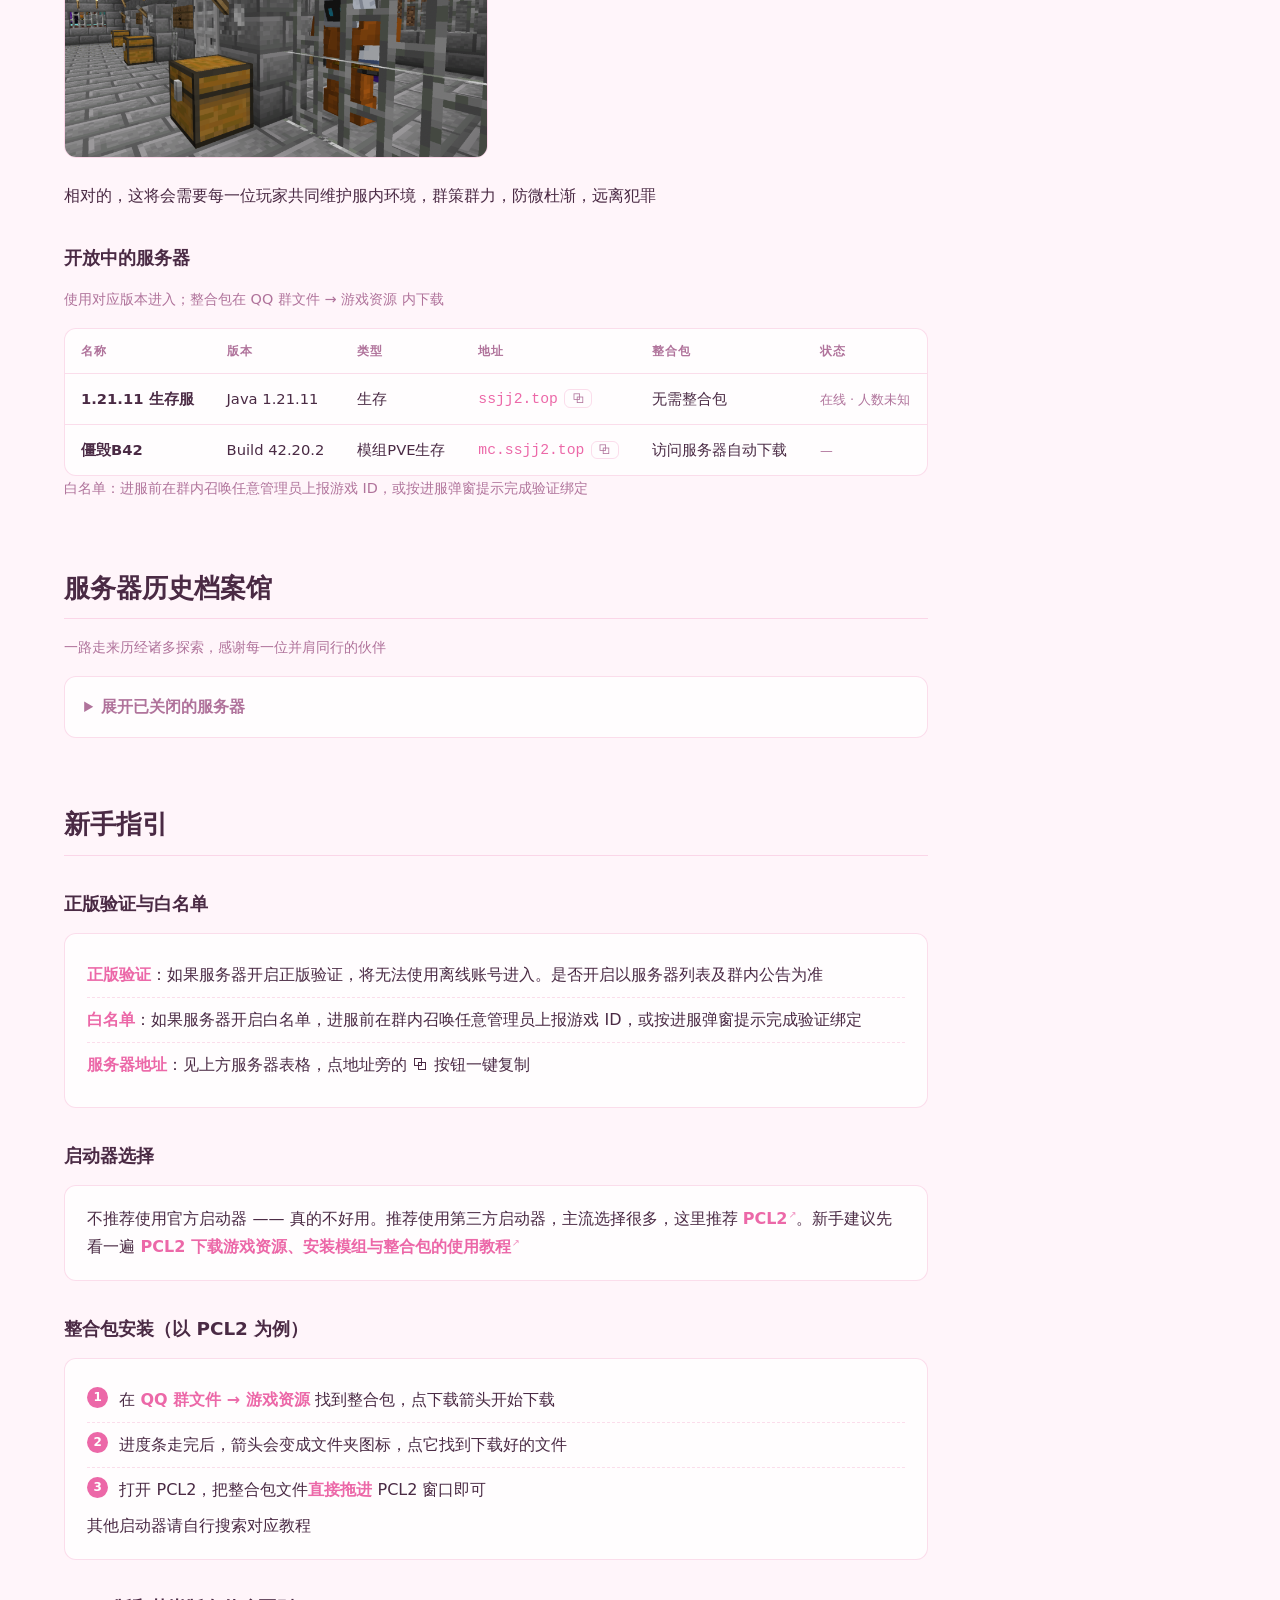
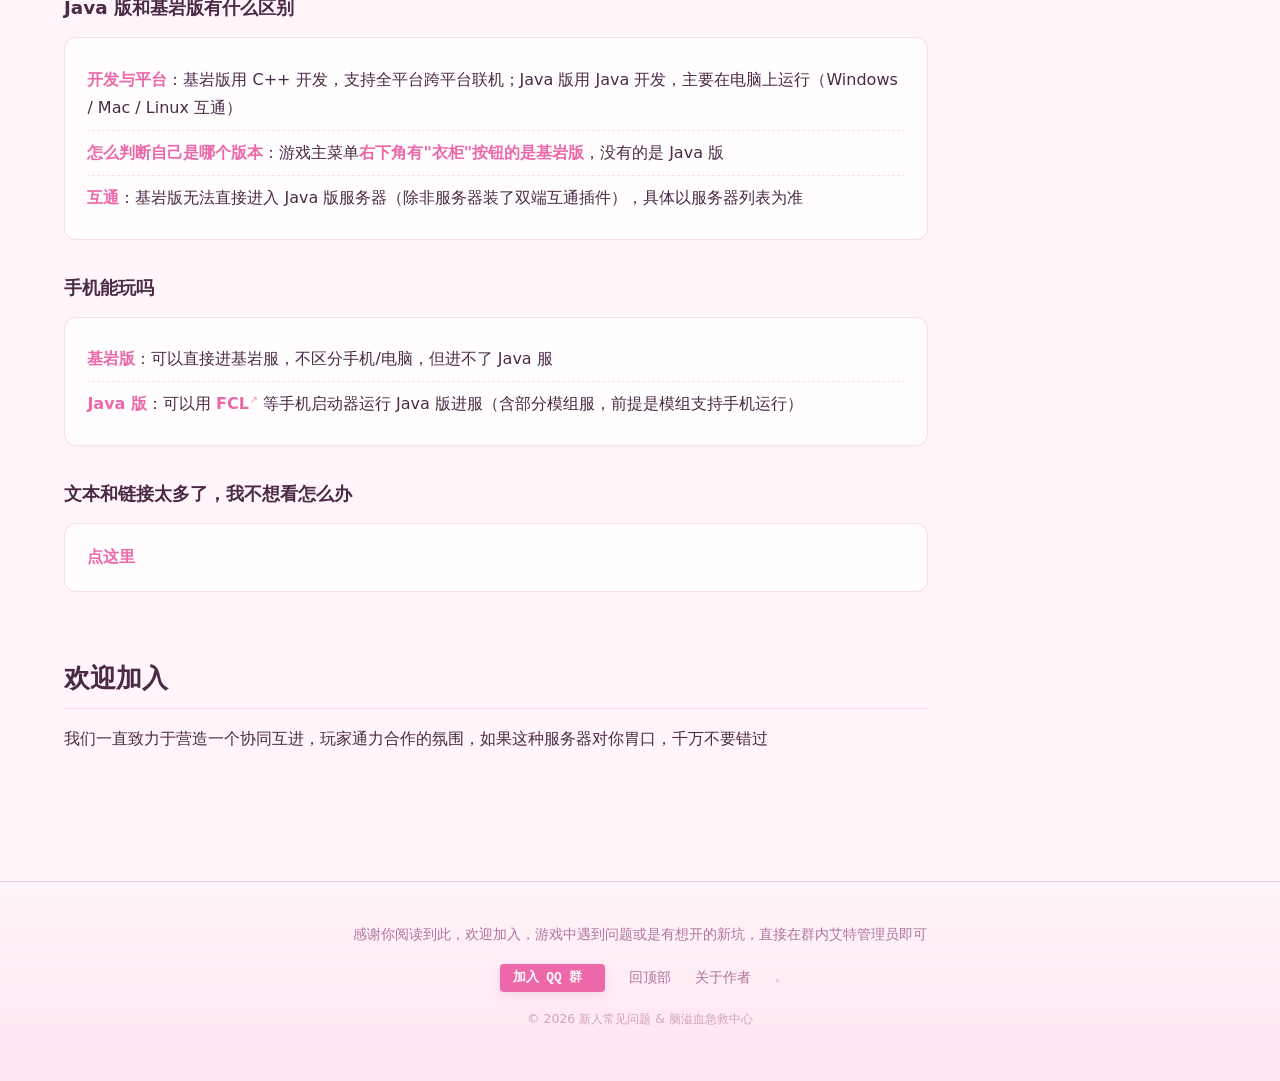
==== commit 0266ee57: "新增彩蛋" ====
--- a/index.html
+++ b/index.html
@@ -5,6 +5,20 @@
   <meta name="viewport" content="width=device-width, initial-scale=1.0">
   <title>新人须知问题 兼 脑溢血急救中心</title>
   <meta name="description" content="休闲向小型 Minecraft 服务器，与同好做伴的清闲之所">
+  <!-- Open Graph：聊天软件分享卡片（QQ/微信/Telegram 等） -->
+  <meta property="og:type" content="website">
+  <meta property="og:url" content="https://www.ssjj3.top/">
+  <meta property="og:title" content="我的世界服务器,欢迎加入">
+  <meta property="og:description" content="点击查看更多详情,含进群入口、进服指引、启动器教程、新人必读...">
+  <meta property="og:image" content="https://www.ssjj3.top/images/og-card.png">
+  <meta property="og:image:width" content="1200">
+  <meta property="og:image:height" content="630">
+  <meta property="og:locale" content="zh_CN">
+  <!-- Twitter Card：转发到 X/Discord 时使用 -->
+  <meta name="twitter:card" content="summary_large_image">
+  <meta name="twitter:title" content="我的世界服务器,欢迎加入">
+  <meta name="twitter:description" content="点击查看更多详情,含进群入口、进服指引、启动器教程、新人必读...">
+  <meta name="twitter:image" content="https://www.ssjj3.top/images/og-card.png">
   <link rel="icon" type="image/png" href="icon.png">
   <script>
     /* 防主题闪烁：URL ?theme= 参数 > localStorage > 跟随系统 */
@@ -78,7 +92,7 @@
           <div class="table-wrap">
             <table class="server-table archive-table">
               <thead>
-                <tr><th>名称</th><th>版本</th><th>备注</th><th>地址（历史）</th></tr>
+                <tr><th>名称</th><th>版本</th><th>备注</th><th>归档日期</th><th>地址（历史）</th></tr>
               </thead>
               <tbody id="archive-rows"><!-- js/servers.js 渲染 --></tbody>
             </table>
--- a/css/style.css
+++ b/css/style.css
@@ -144,6 +144,7 @@
   max-width: 1200px; margin: 0 auto; padding: 3rem 1.5rem 4rem;
   display: grid; grid-template-columns: minmax(0,1fr) 240px; gap: 3rem;
 }
+.layout > * { min-width: 0; }
 .section { margin-bottom: 4rem; scroll-margin-top: 1.5rem; }
 .section h2 {
   font-size: 1.6rem; margin-bottom: 1rem; padding-bottom: .5rem;
@@ -212,7 +213,8 @@
   border: 1px solid var(--card-border);
   background: var(--card); backdrop-filter: blur(8px);
 }
-.server-table { width: 100%; border-collapse: collapse; font-size: .92rem; }
+/* 保持列完整可读：窄屏由 .table-wrap 横向滚动，而不是把每列压成两字宽 */
+.server-table { width: 100%; min-width: 640px; border-collapse: collapse; font-size: .92rem; }
 .server-table th {
   text-align: left; padding: .7rem 1rem; font-size: .78rem;
   letter-spacing: .08em; color: var(--text-dim);
@@ -273,6 +275,44 @@
 .footer-fine { font-size: .78rem; opacity: .6; }
 .egg-btn { font-weight: 900; opacity: .35; }
 
+/* ============ 愚人节模式（每年 4.1 由 JS 自动挂 class） ============ */
+html.april-fools .hero-title { transform: rotate(-3deg) skewX(-8deg); letter-spacing: .15em; }
+html.april-fools .hero-sub { transform: rotate(1.5deg); }
+html.april-fools .section h2 { transform: rotate(-1deg); }
+html.april-fools .server-table { transform: rotate(.6deg); }
+html.april-fools .faq-card:nth-child(odd) { transform: rotate(-1.2deg); }
+html.april-fools .faq-card:nth-child(even) { transform: rotate(1deg); }
+html.april-fools .toc { transform: rotate(2deg); }
+html.april-fools body { animation: april-hue 12s ease-in-out infinite alternate; }
+@keyframes april-hue {
+  from { filter: hue-rotate(0deg); }
+  to { filter: hue-rotate(40deg); }
+}
+@media (prefers-reduced-motion: reduce) {
+  html.april-fools body { animation: none; }
+}
+
+/* ============ 404 页 ============ */
+.body-404 {
+  min-height: 100vh; display: flex; align-items: center; justify-content: center;
+  text-align: center;
+  background:
+    radial-gradient(ellipse 60% 50% at 20% 20%, rgba(126,240,195,.12), transparent 70%),
+    radial-gradient(ellipse 50% 40% at 80% 70%, rgba(78,168,255,.10), transparent 70%),
+    linear-gradient(160deg, var(--bg) 0%, var(--bg-2) 60%, var(--bg-3) 100%);
+}
+.fools-404 { max-width: 640px; padding: 2rem 1.5rem; }
+.fools-code {
+  font-size: clamp(5rem, 20vw, 9rem); font-weight: 900; line-height: 1;
+  color: var(--accent); text-shadow: 0 0 36px var(--glow);
+  animation: fools-swing 3s ease-in-out infinite alternate;
+  transform-origin: center;
+}
+@keyframes fools-swing { from { transform: rotate(-4deg); } to { transform: rotate(4deg); } }
+.fools-404 h1 { font-size: 1.6rem; margin: 1rem 0 .5rem; }
+.fools-sub { color: var(--text-dim); margin-bottom: 2rem; }
+@media (prefers-reduced-motion: reduce) { .fools-code { animation: none; } }
+
 /* ============ 动效 ============ */
 .reveal { opacity: 0; transform: translateY(24px); transition: opacity .6s ease, transform .6s ease; }
 .reveal.visible { opacity: 1; transform: none; }
@@ -283,7 +323,8 @@
 
 /* ============ 响应式 ============ */
 @media (max-width: 900px) {
-  .layout { grid-template-columns: 1fr; gap: 1.5rem; }
+  /* minmax(0,1fr) 而非 1fr：grid item 默认 min-width:auto 会被宽表格撑破视口 */
+  .layout { grid-template-columns: minmax(0,1fr); gap: 1.5rem; }
   .toc {
     position: fixed; top: auto; bottom: 5rem; right: 1.2rem; z-index: 80;
     width: min(70vw, 260px); max-height: 55vh;
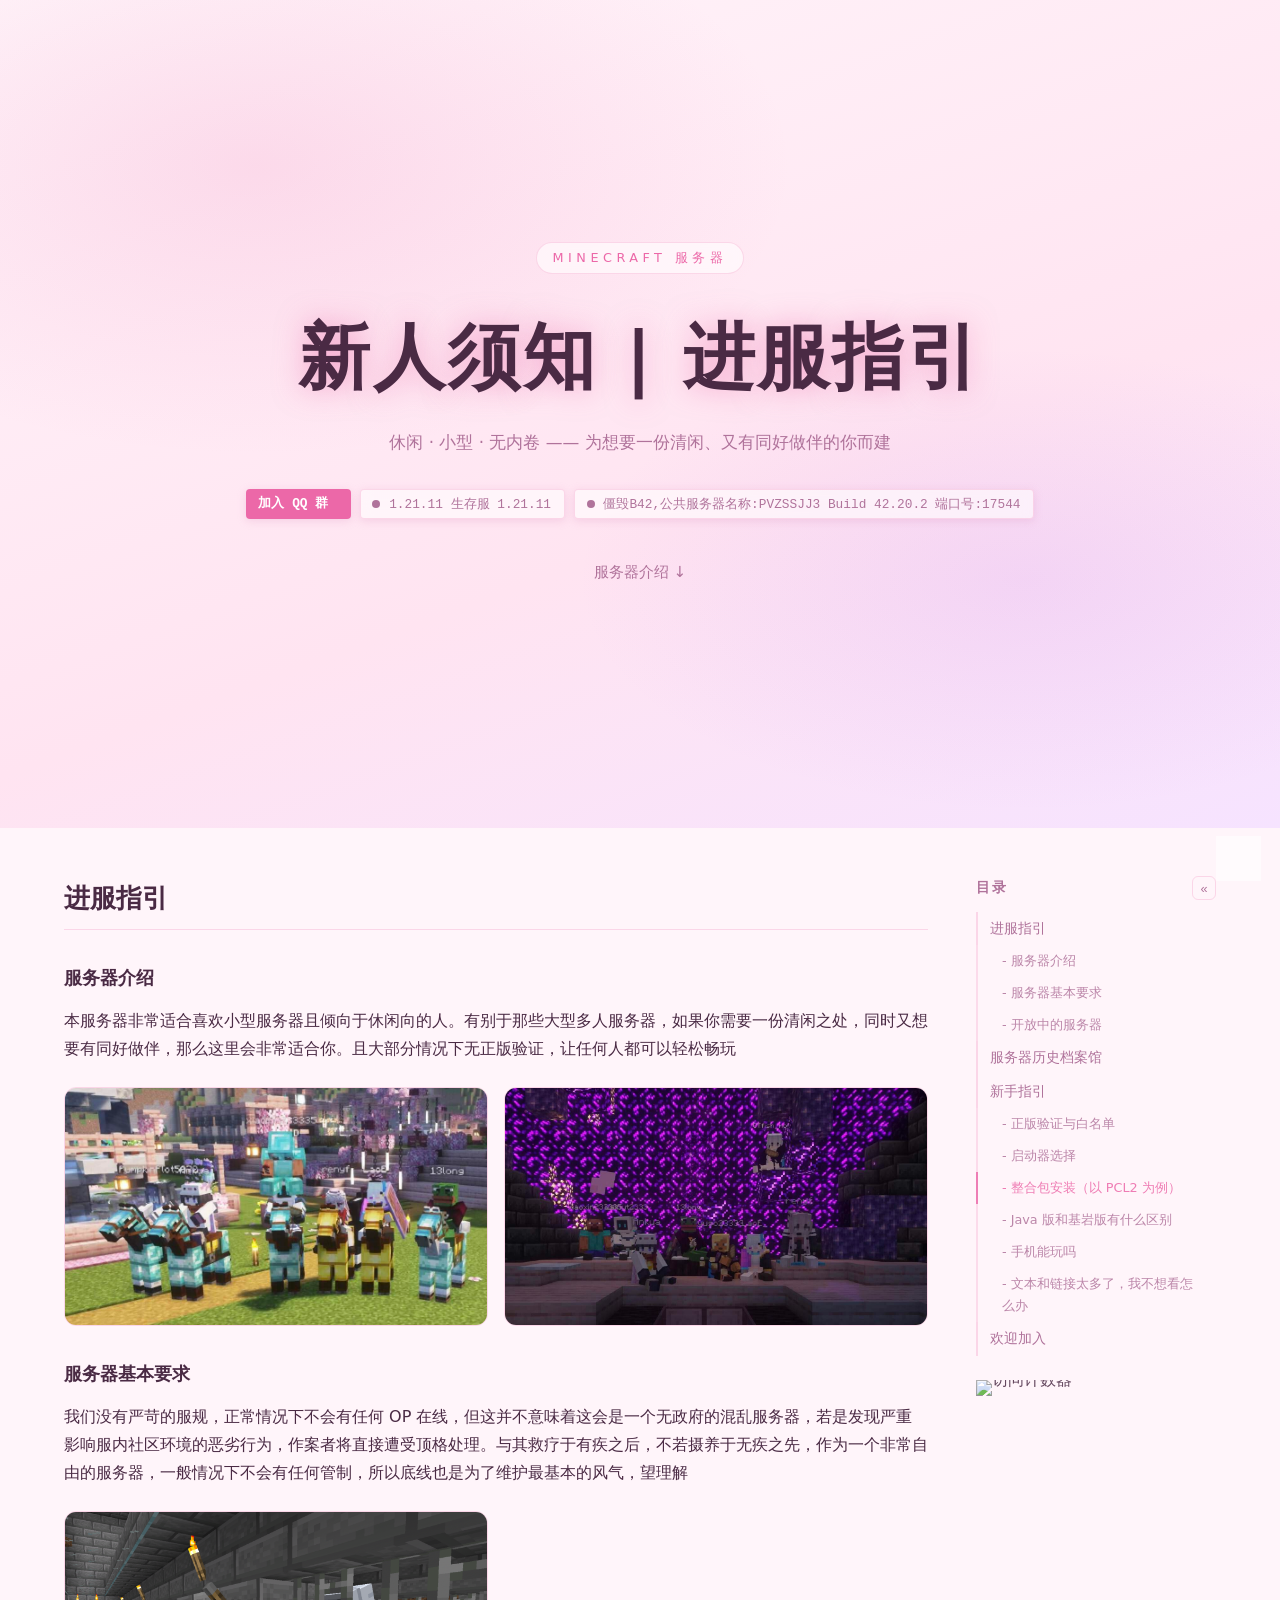
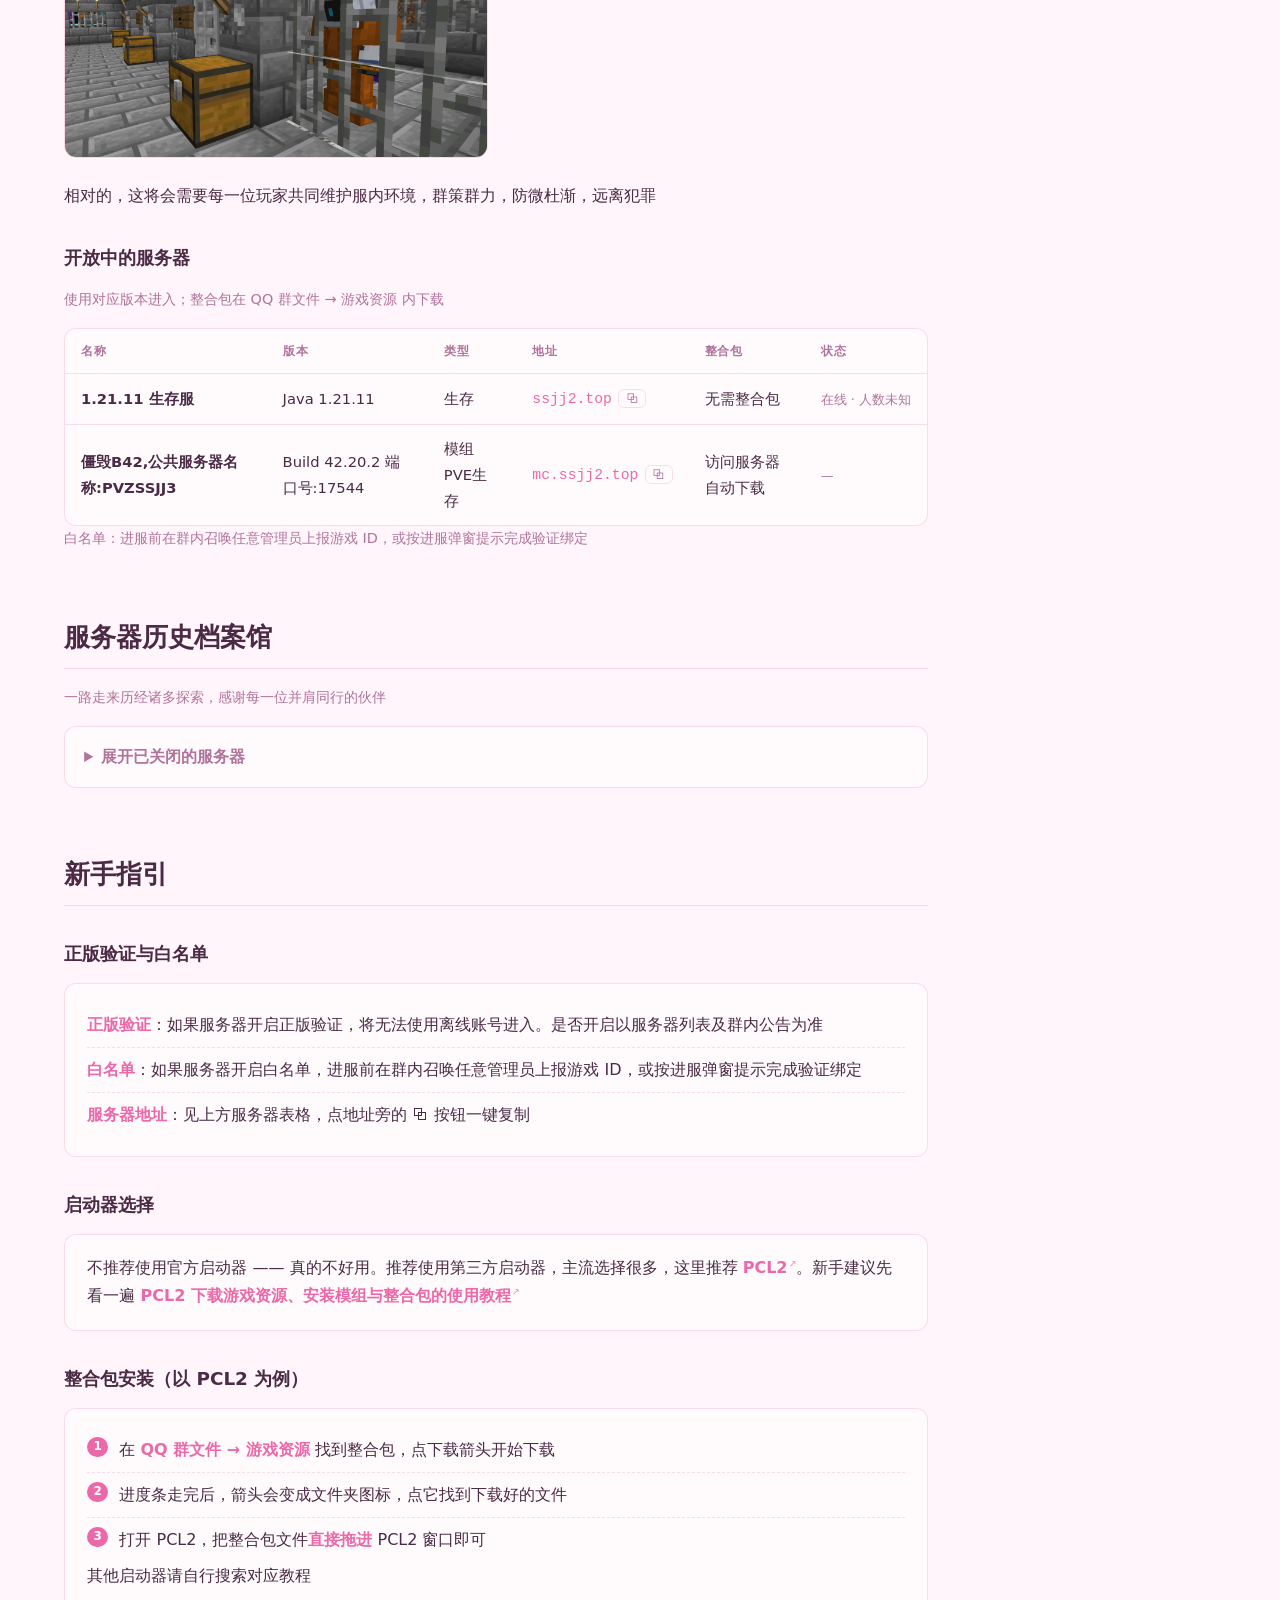
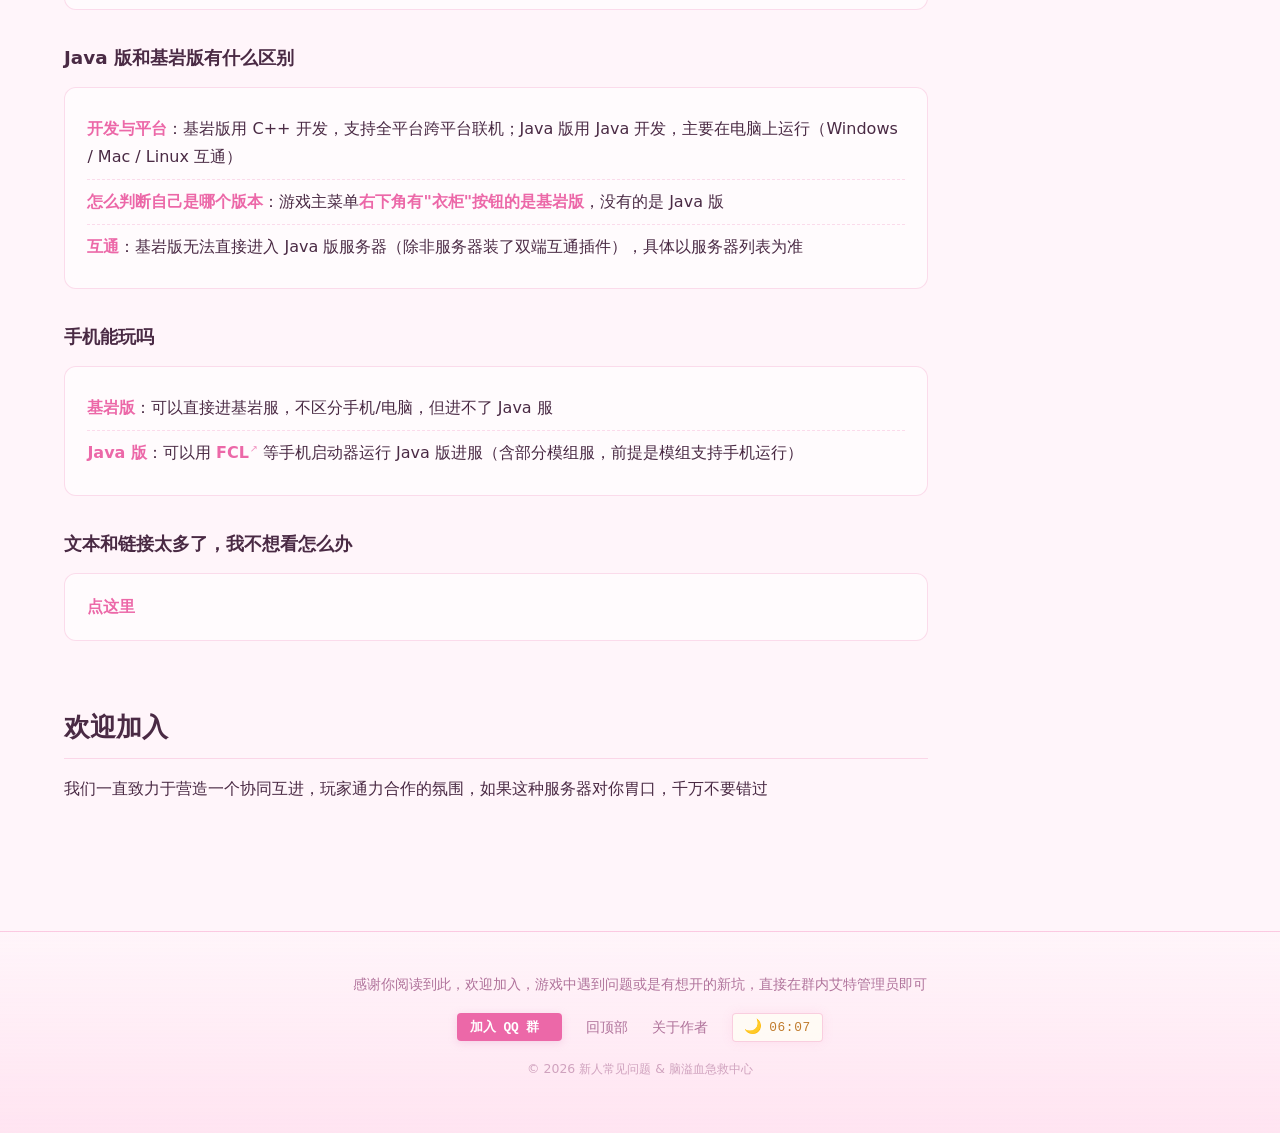
==== commit b8a425f4: "优化索引界面" ====
--- a/index.html
+++ b/index.html
@@ -35,6 +35,11 @@
 </head>
 <body>
   <div id="progress-bar" aria-hidden="true"></div>
+  <canvas id="starfield" aria-hidden="true"></canvas>
+  <!-- 彩蛋主题专属：右上→左下丁达尔光束层（css 控制仅 .chaos-theme 显示） -->
+  <div id="chaos-rays" aria-hidden="true">
+    <i></i><i></i><i></i>
+  </div>
 
   <header class="hero" id="top">
     <div class="hero-inner">
@@ -174,7 +179,7 @@
       <a class="badge badge-join" href="https://qm.qq.com/cgi-bin/qm/qr?k=wENtHmJR4U8TpIZyBSTScr9Si5VAH9B1&jump_from=webapi&authKey=2a2V6Oz+lX7qJ4D9bjdYGK9Xbp+CX5M3bR94IA6X24y4cGRwp8X1UyFaMTnVmm7G" target="_blank" rel="noopener"><span class="badge-label">加入 QQ 群</span></a>
       <a href="#top">回顶部</a>
       <a href="https://www.bilibili.com/video/BV1GJ411x7h7" target="_blank" rel="noopener" class="egg-author">关于作者</a>
-      <a href="https://www.bilibili.com/video/BV1GJ411x7h7" target="_blank" rel="noopener" class="egg-btn" title="千万别点">.</a>
+      <a href="https://whyareyouawake.com/" target="_blank" rel="noopener" class="badge badge-night" id="night-badge" title="千万别点"><span class="badge-night-icon">🌙</span><span class="badge-night-time" id="night-time">--:--</span></a>
     </div>
     <p class="footer-fine">© 2026 新人常见问题 &amp; 脑溢血急救中心</p>
   </footer>
--- a/css/style.css
+++ b/css/style.css
@@ -23,7 +23,7 @@
   --text-dim: #b0739b;
   --accent: #ec68a8;
   --accent-2: #b968ec;
-  --card: rgba(255,255,255,.78);
+  --card: rgba(255,255,255,.6);
   --card-border: rgba(236,104,168,.22);
   --glow: rgba(236,104,168,.4);
   --shadow: rgba(220,140,190,.28);
@@ -41,6 +41,14 @@
   line-height: 1.75;
   transition: background .3s ease, color .3s ease;
 }
+
+/* 夜间视差粒子层（JS 填充小光点，鼠标视差） */
+#starfield {
+  position: fixed; inset: 0; z-index: 0;
+  pointer-events: none; display: none;
+}
+[data-theme="dark"] #starfield { display: block; }
+[data-theme="dark"] .hero, [data-theme="dark"] .layout, [data-theme="dark"] .footer { position: relative; z-index: 1; }
 img { max-width: 100%; display: block; }
 a { color: var(--accent); text-decoration: none; }
 a:hover { text-decoration: underline; }
@@ -75,7 +83,18 @@
     radial-gradient(ellipse 50% 40% at 80% 70%, rgba(78,168,255,.10), transparent 70%),
     linear-gradient(160deg, var(--bg) 0%, var(--bg-2) 60%, var(--bg-3) 100%);
   position: relative; overflow: hidden;
-}
+  /* 主题切换渐变过渡：用伪元素承载另一套背景，opacity 过渡 */
+}
+.hero::before {
+  content: ""; position: absolute; inset: 0; z-index: 0;
+  background:
+    radial-gradient(ellipse 60% 50% at 20% 20%, rgba(236,104,168,.16), transparent 70%),
+    radial-gradient(ellipse 50% 40% at 80% 70%, rgba(185,104,236,.13), transparent 70%),
+    linear-gradient(160deg, #fff5fa 0%, #ffe4f1 60%, #f6e3ff 100%);
+  opacity: 0; transition: opacity .5s ease; pointer-events: none;
+}
+[data-theme="light"] .hero::before { opacity: 1; }
+[data-theme="light"] .hero { background: none; }
 .hero-inner { max-width: 840px; padding: 2rem 1.5rem; position: relative; z-index: 1; }
 .hero-eyebrow {
   display: inline-block; font-size: .8rem; letter-spacing: .35em;
@@ -129,13 +148,6 @@
 }
 .hero-cta:hover { color: var(--accent); text-decoration: none; }
 
-/* 亮色 Hero 光晕偏粉 */
-[data-theme="light"] .hero {
-  background:
-    radial-gradient(ellipse 60% 50% at 20% 20%, rgba(236,104,168,.16), transparent 70%),
-    radial-gradient(ellipse 50% 40% at 80% 70%, rgba(185,104,236,.13), transparent 70%),
-    linear-gradient(160deg, var(--bg) 0%, var(--bg-2) 60%, var(--bg-3) 100%);
-}
 [data-theme="light"] .hero-title { text-shadow: 0 0 28px rgba(236,104,168,.5); }
 [data-theme="light"] .badge-status.is-online .dot { box-shadow: 0 0 8px rgba(52,211,153,.9); }
 
@@ -273,7 +285,98 @@
 .footer-links a { color: var(--text-dim); }
 .footer-links a:hover { color: var(--accent); text-decoration: none; }
 .footer-fine { font-size: .78rem; opacity: .6; }
-.egg-btn { font-weight: 900; opacity: .35; }
+/* 深夜时间徽章（页脚彩蛋：点去 whyareyouawake.com） */
+.badge-night {
+  background: #10142a; border: 1px solid rgba(126,240,195,.25);
+  border-radius: 4px; padding: .35rem .7rem;
+  color: #ffd97a; font-family: ui-monospace, "Cascadia Code", Consolas, monospace;
+  font-size: .8rem; display: inline-flex; align-items: center; gap: .45rem;
+  box-shadow: 0 0 12px rgba(255,217,122,.12);
+  transition: box-shadow .2s, border-color .2s;
+}
+.badge-night:hover {
+  border-color: rgba(255,217,122,.5);
+  box-shadow: 0 0 18px rgba(255,217,122,.3);
+  text-decoration: none;
+}
+.badge-night-icon { font-size: .9rem; line-height: 1; }
+.badge-night-time { letter-spacing: .05em; }
+/* 日间：换暖白底粉边，避免黑块突兀 */
+[data-theme="light"] .badge-night {
+  background: rgba(255,252,245,.9);
+  border-color: rgba(236,104,168,.3);
+  color: #c07a2b;
+  box-shadow: 0 0 12px rgba(236,104,168,.10);
+}
+[data-theme="light"] .badge-night:hover {
+  border-color: rgba(236,104,168,.55);
+  box-shadow: 0 0 18px rgba(236,104,168,.25);
+}
+
+/* ============ 彩蛋主题（连点主题按钮 5 次触发：光暗融合极光夜 + 丁达尔光束） ============ */
+
+/* 彩蛋主题基调：深色底 + 极光蓝紫偏移（选择器带 data-theme 压过 :root[data-theme=dark] 的变量特异性） */
+:root[data-theme="dark"].chaos-theme {
+  --bg: #0a0f22;
+  --bg-2: #0f1a38;
+  --bg-3: #131040;
+  --glow: rgba(170,210,255,.55);
+}
+
+/* 丁达尔光束层：锚点即右上角，光线从右上角一点呈放射状射向左下；
+   纯冷白，宽窄交替，近源端亮、远端渐隐，柔边；screen 混合 + blur
+   让光落在卡片/背景上自然提亮（照亮效果） */
+#chaos-rays { display: none; }
+html.chaos-theme #chaos-rays {
+  display: block; position: fixed; inset: 0; z-index: 95;
+  pointer-events: none; overflow: hidden;
+}
+/* 源头辉光：以画外发射点为圆心的柔和亮区（光束同源于此叠加） */
+html.chaos-theme #chaos-rays::before {
+  content: ""; position: absolute; top: -44vmax; right: -40vmax;
+  width: 60vmax; height: 60vmax; border-radius: 50%;
+  background: radial-gradient(circle,
+    rgba(255,255,255,.16) 0%,
+    rgba(244,248,255,.08) 40%,
+    rgba(244,248,255,0) 70%);
+  filter: blur(3vmax);
+  mix-blend-mode: screen;
+}
+/* 每道光束 = 细长矩形，发射点在右上角画外（偏移 --ox/--oy），梁身指向画面内。
+   关键：梁身向左延伸，绕发射点【负】角度旋转才让左端下沉射向左下
+   （正角度会把梁身抬向画面上方画外 —— 曾因符号写反导致光束不可见） */
+html.chaos-theme #chaos-rays i {
+  position: absolute; top: var(--oy, -14vmax); right: var(--ox, -10vmax);
+  transform-origin: top right;
+  mix-blend-mode: screen;
+  filter: blur(9px); /* 轻模糊：保留可感知的束身边界，光带感而非纯渐变 */
+  transform: rotate(var(--ang, -47deg));
+  animation: ray-sway var(--dur, 12s) ease-in-out infinite alternate;
+}
+/* 3 道：发射点统一在右上角画外（源头不可见，只见光束斜穿入画），宽窄交替 */
+html.chaos-theme #chaos-rays i:nth-child(1) {
+  --ang: -41deg; --dur: 12s; --ox: -10vmax; --oy: -14vmax;
+  width: 175vmax; height: 2.6vmax;
+  background: linear-gradient(270deg, rgba(255,255,255,.32), rgba(255,255,255,.12) 45%, rgba(255,255,255,0) 85%);
+}
+html.chaos-theme #chaos-rays i:nth-child(2) {
+  --ang: -47deg; --dur: 16s; --ox: -10vmax; --oy: -14vmax;
+  width: 185vmax; height: 7vmax;
+  background: linear-gradient(270deg, rgba(242,247,255,.16), rgba(242,247,255,.07) 45%, rgba(242,247,255,0) 85%);
+}
+html.chaos-theme #chaos-rays i:nth-child(3) {
+  --ang: -53deg; --dur: 9s; --ox: -10vmax; --oy: -14vmax;
+  width: 180vmax; height: 4.5vmax;
+  background: linear-gradient(270deg, rgba(255,255,255,.26), rgba(255,255,255,.10) 45%, rgba(255,255,255,0) 85%);
+}
+/* 晃动：绕发射点小幅摆动 + 沿光束轴向轻微位移（alternate 往复） */
+@keyframes ray-sway {
+  from { transform: rotate(var(--ang, -64deg)) translateX(0); }
+  to   { transform: rotate(calc(var(--ang, -64deg) + 1.6deg)) translateX(2.5vmax); }
+}
+@media (prefers-reduced-motion: reduce) {
+  html.chaos-theme #chaos-rays i { animation: none; }
+}
 
 /* ============ 愚人节模式（每年 4.1 由 JS 自动挂 class） ============ */
 html.april-fools .hero-title { transform: rotate(-3deg) skewX(-8deg); letter-spacing: .15em; }
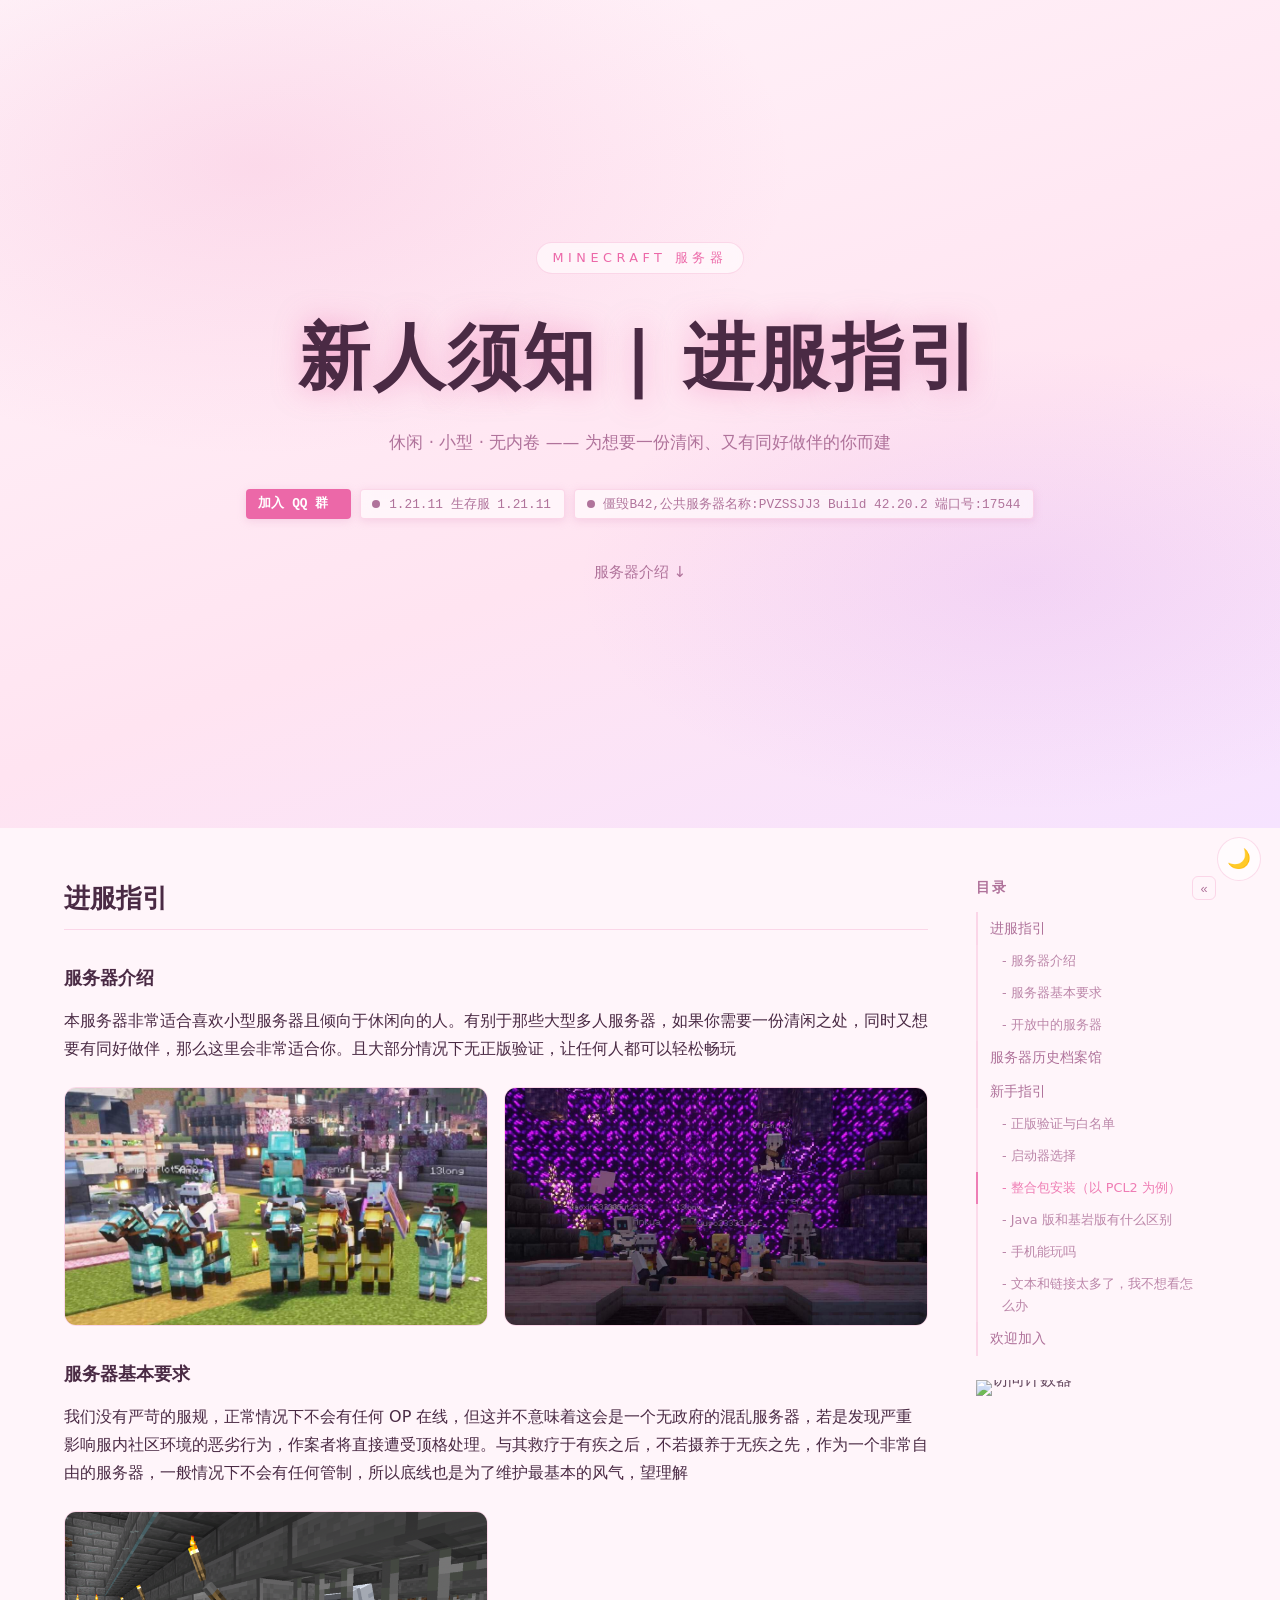
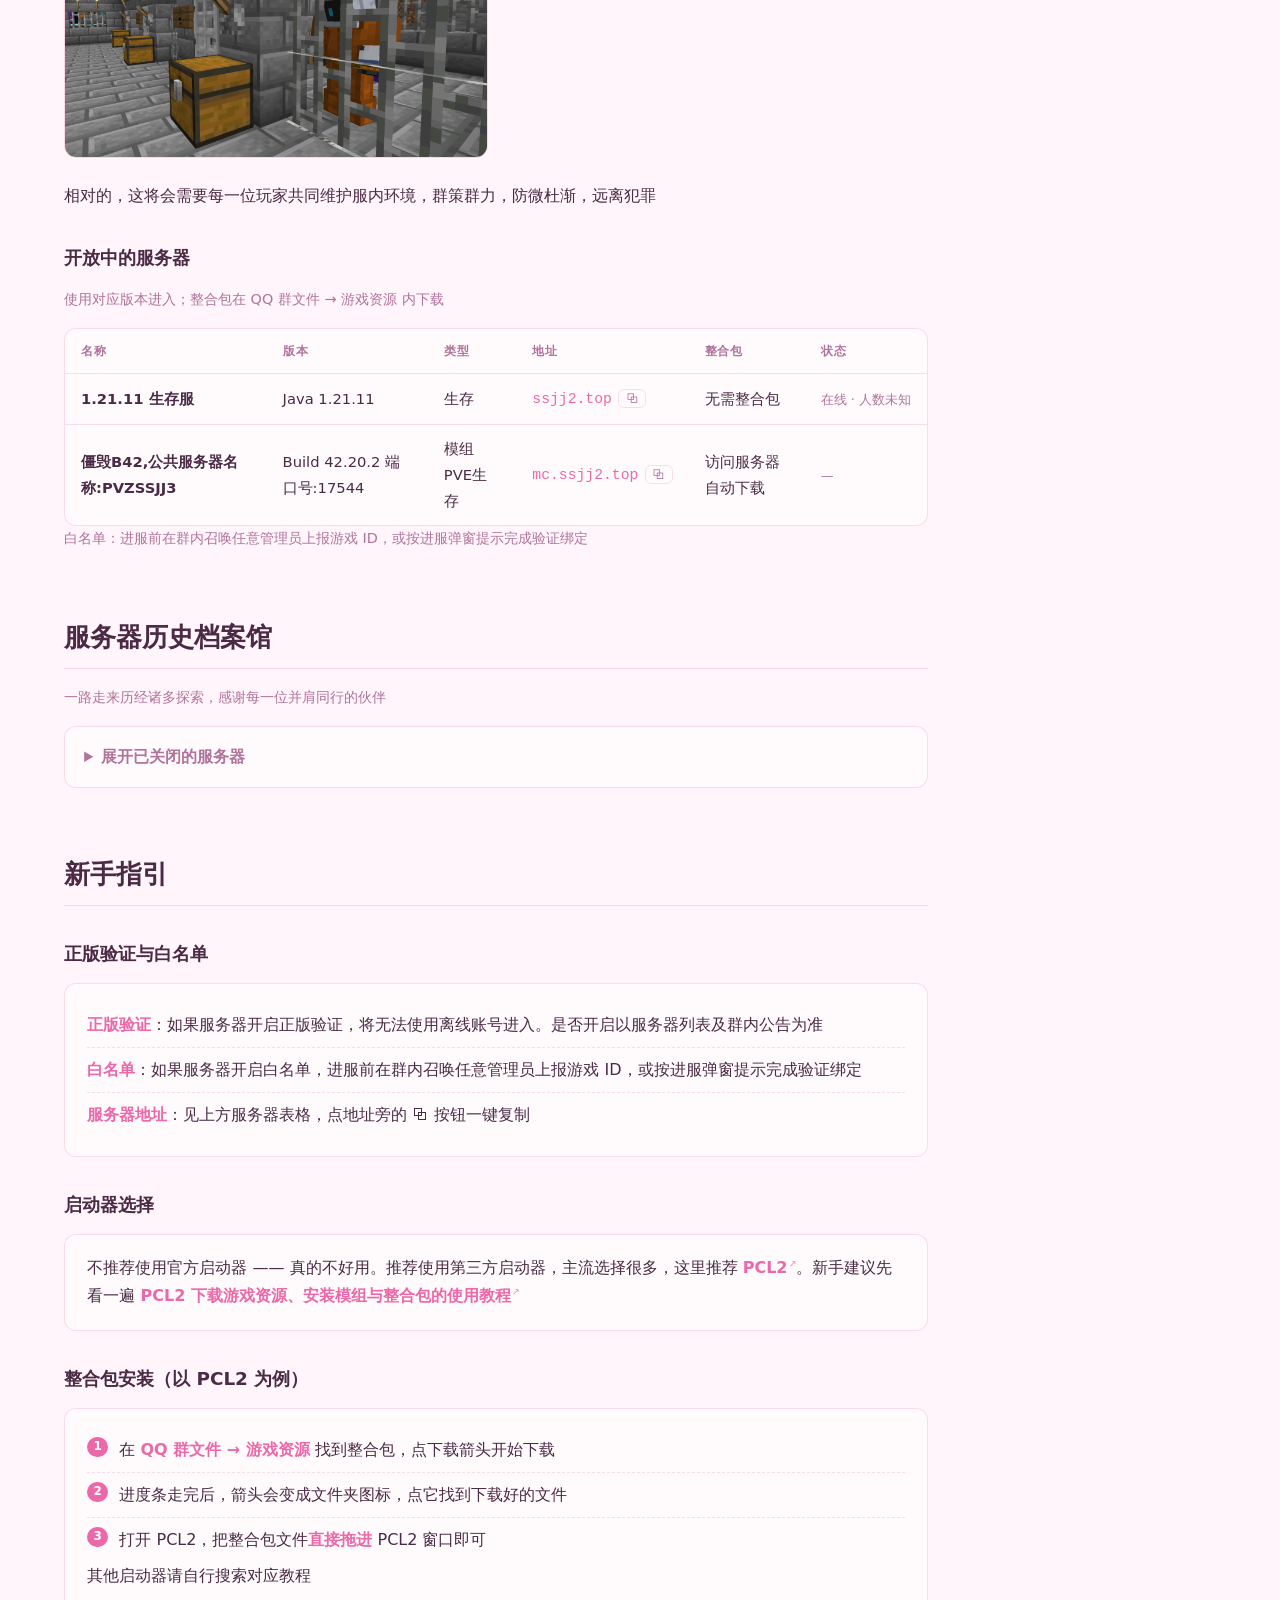
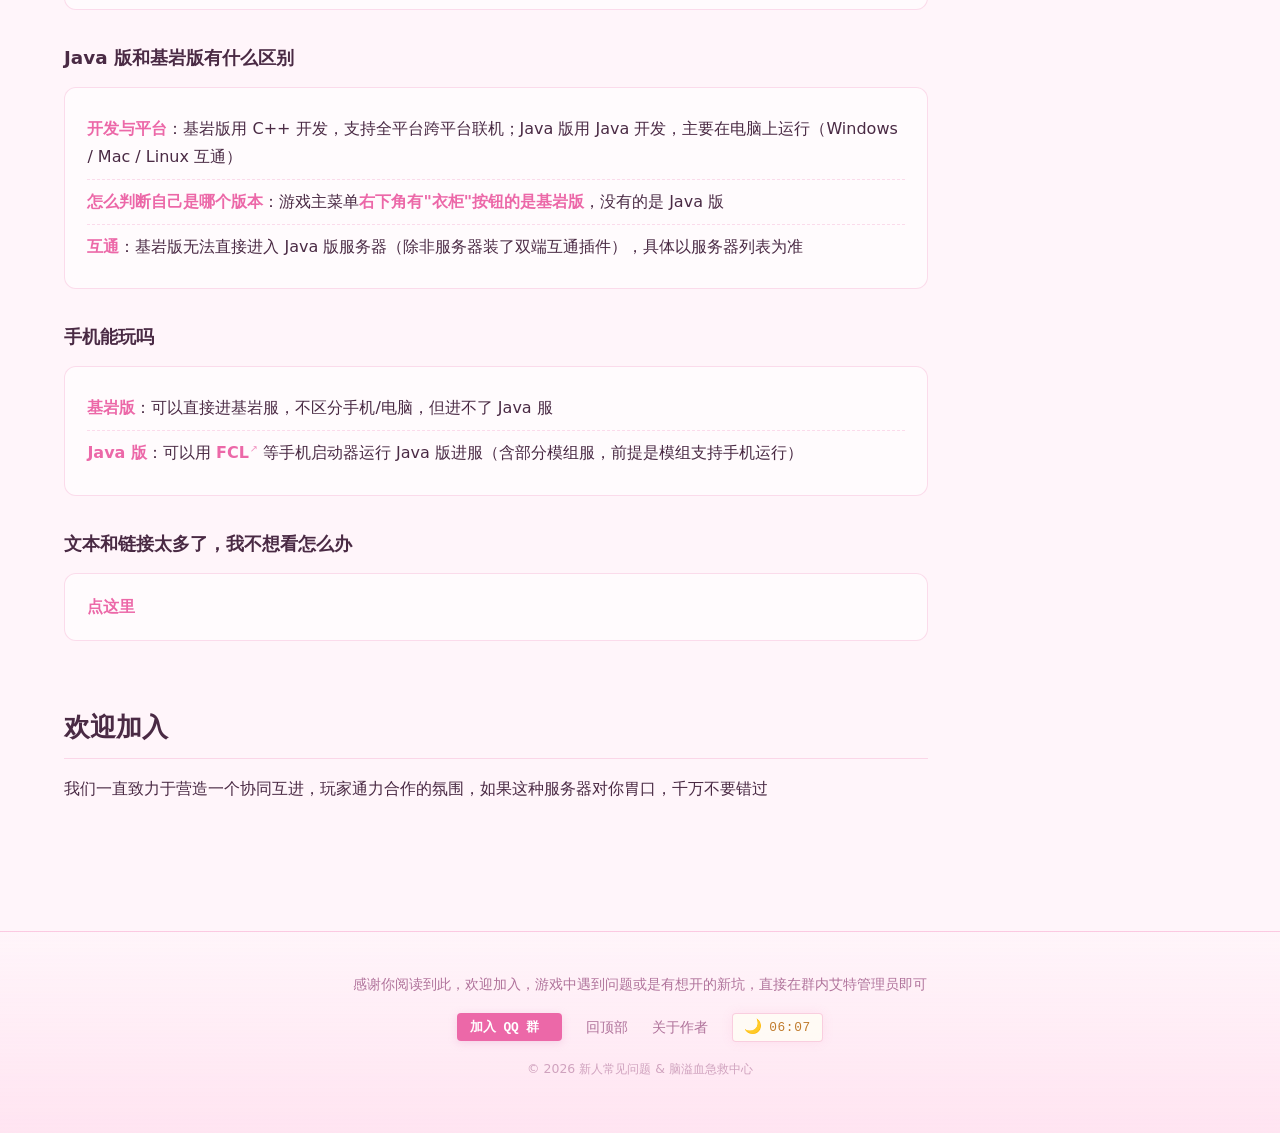
==== commit 45772c84: "优化分享卡片图片加载" ====
--- a/index.html
+++ b/index.html
@@ -10,7 +10,7 @@
   <meta property="og:url" content="https://www.ssjj3.top/">
   <meta property="og:title" content="我的世界服务器,欢迎加入">
   <meta property="og:description" content="点击查看更多详情,含进群入口、进服指引、启动器教程、新人必读...">
-  <meta property="og:image" content="https://www.ssjj3.top/images/og-card.png">
+  <meta property="og:image" content="https://www.ssjj3.top/images/og-card-v2.jpg">
   <meta property="og:image:width" content="1200">
   <meta property="og:image:height" content="630">
   <meta property="og:locale" content="zh_CN">
@@ -18,7 +18,7 @@
   <meta name="twitter:card" content="summary_large_image">
   <meta name="twitter:title" content="我的世界服务器,欢迎加入">
   <meta name="twitter:description" content="点击查看更多详情,含进群入口、进服指引、启动器教程、新人必读...">
-  <meta name="twitter:image" content="https://www.ssjj3.top/images/og-card.png">
+  <meta name="twitter:image" content="https://www.ssjj3.top/images/og-card-v2.jpg">
   <link rel="icon" type="image/png" href="icon.png">
   <script>
     /* 防主题闪烁：URL ?theme= 参数 > localStorage > 跟随系统 */
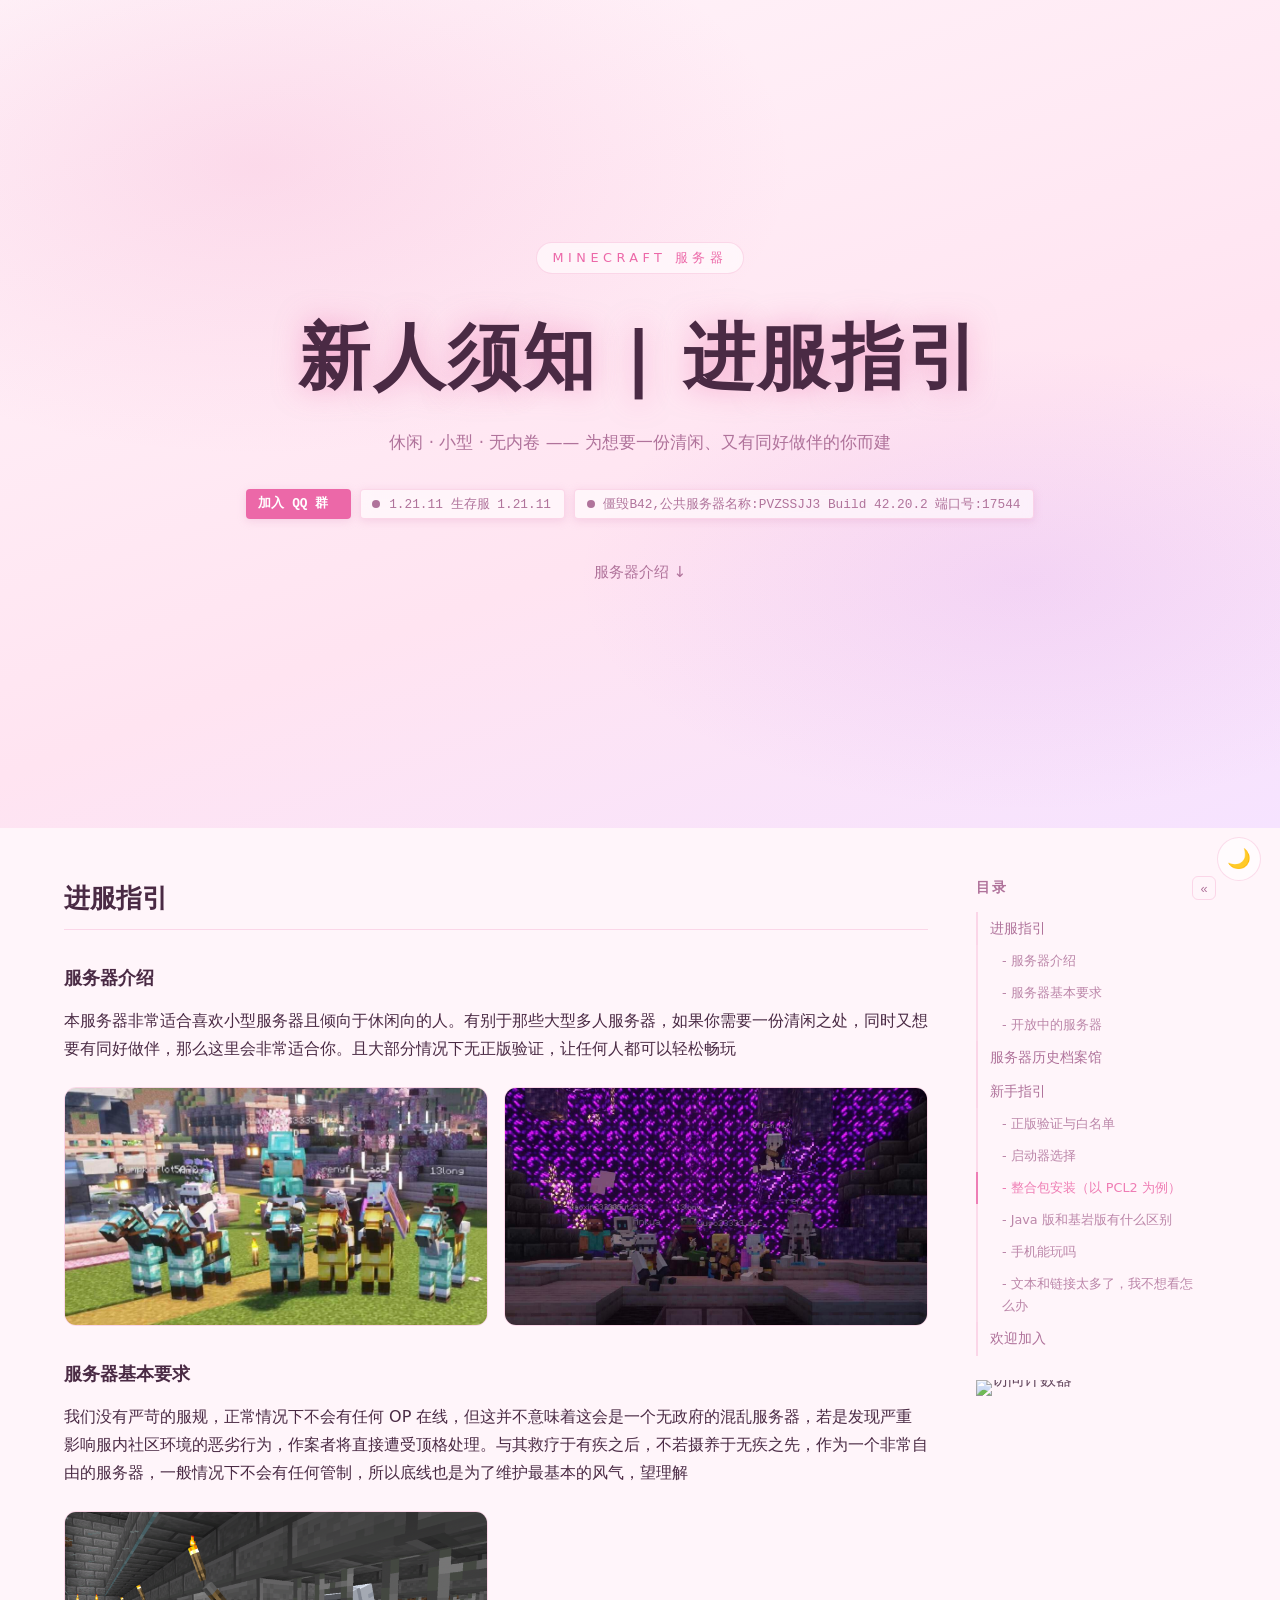
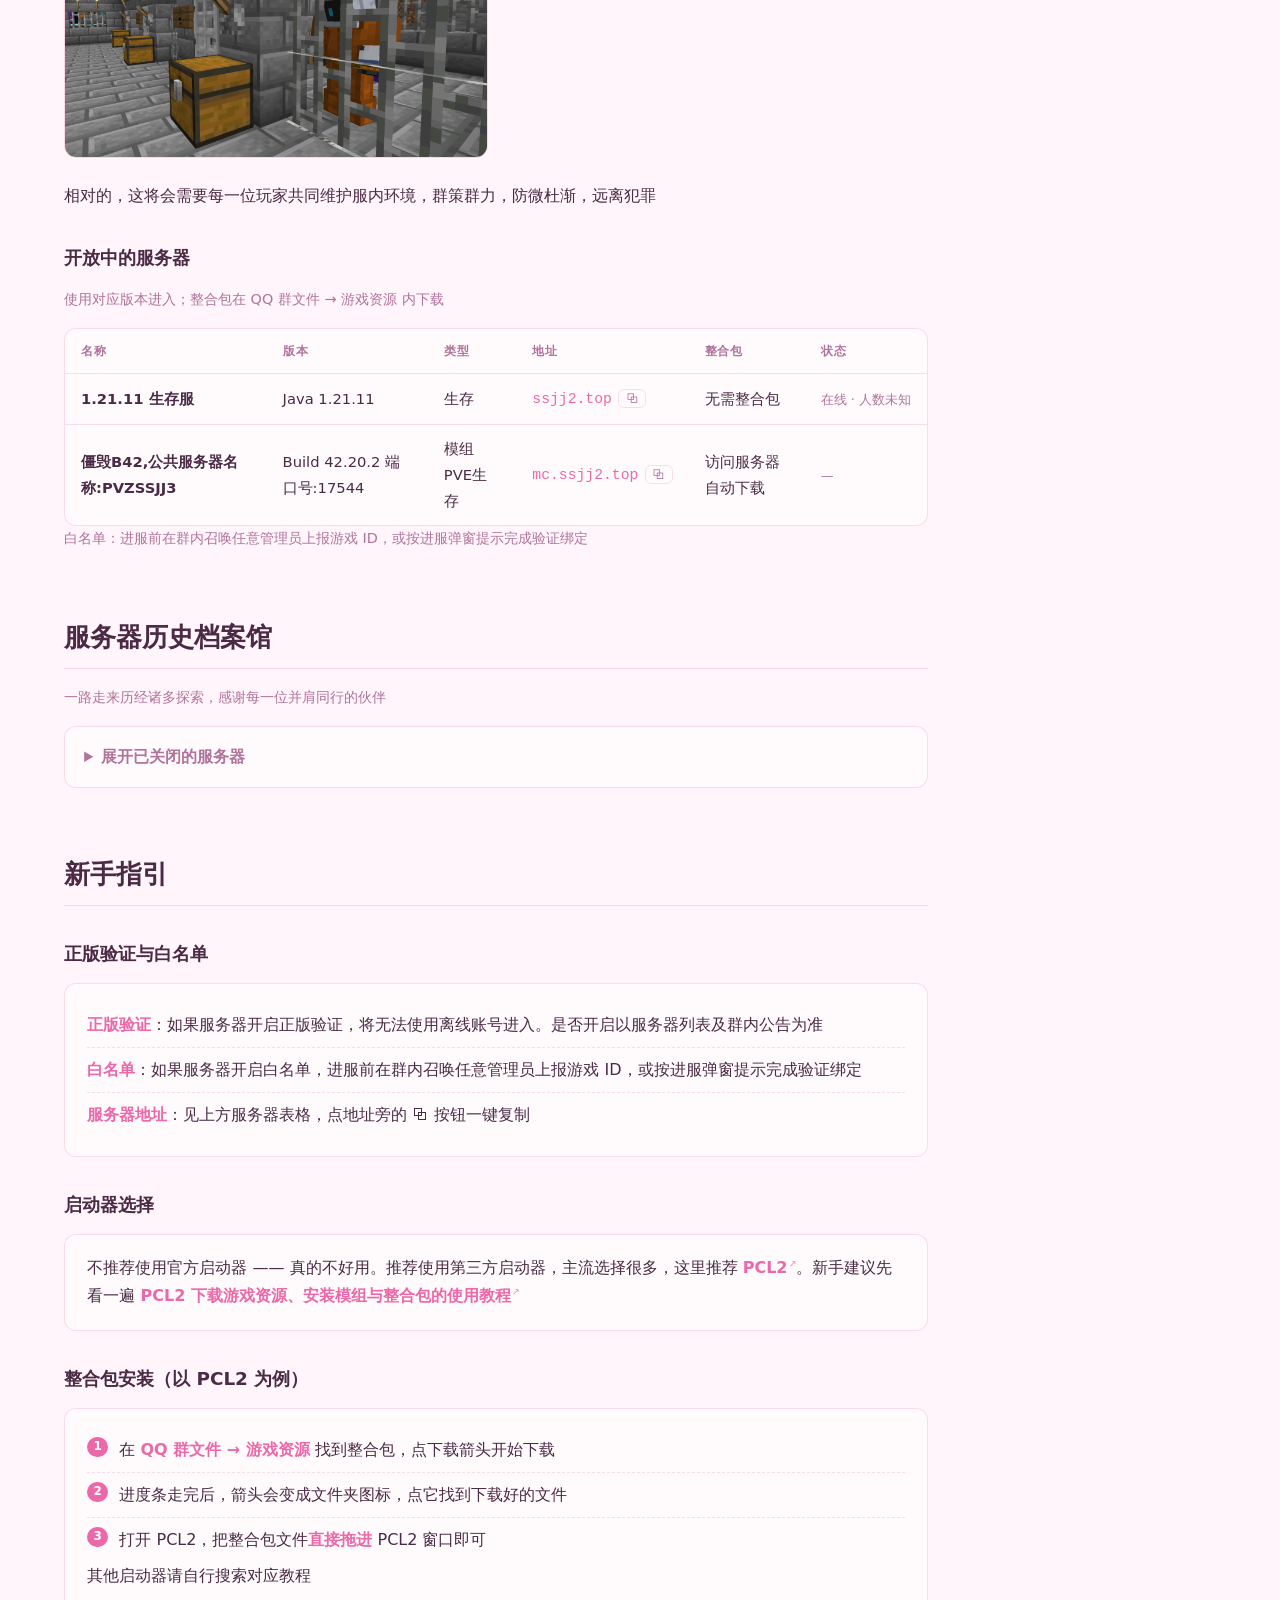
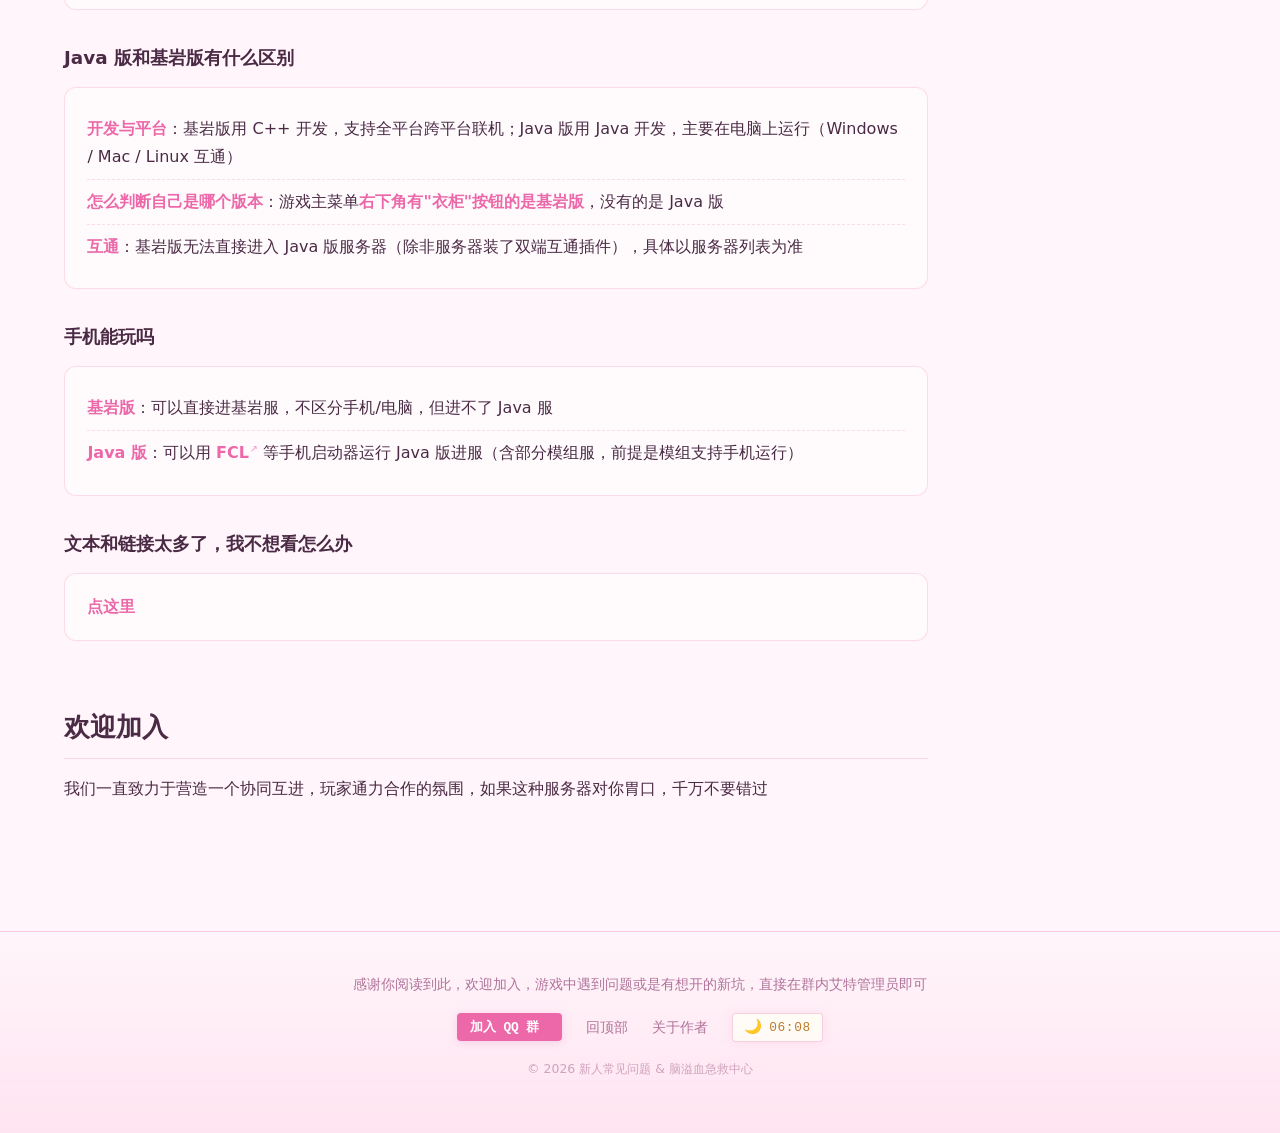
==== commit ddc7e4e6: "新增彩蛋提示" ====
--- a/index.html
+++ b/index.html
@@ -21,7 +21,6 @@
   <meta name="twitter:image" content="https://www.ssjj3.top/images/og-card-v2.jpg">
   <link rel="icon" type="image/png" href="icon.png">
   <script>
-    /* 防主题闪烁：URL ?theme= 参数 > localStorage > 跟随系统 */
     (function () {
       try {
         var q = new URLSearchParams(location.search).get('theme');
--- a/css/style.css
+++ b/css/style.css
@@ -15,7 +15,6 @@
   color-scheme: dark;
 }
 :root[data-theme="light"] {
-  /* 粉白紫 4:4:2 偏粉版 —— 浅粉底 + 粉紫强调 */
   --bg: #fff5fa;
   --bg-2: #ffe4f1;
   --bg-3: #f6e3ff;
@@ -42,7 +41,6 @@
   transition: background .3s ease, color .3s ease;
 }
 
-/* 夜间视差粒子层（JS 填充小光点，鼠标视差） */
 #starfield {
   position: fixed; inset: 0; z-index: 0;
   pointer-events: none; display: none;
@@ -52,7 +50,6 @@
 img { max-width: 100%; display: block; }
 a { color: var(--accent); text-decoration: none; }
 a:hover { text-decoration: underline; }
-/* 正文内链接：仅靠强调色 + 右上角上标箭头区分外链，无下划线 */
 .faq-card a, .section > p a {
   font-weight: 600;
 }
@@ -83,7 +80,6 @@
     radial-gradient(ellipse 50% 40% at 80% 70%, rgba(78,168,255,.10), transparent 70%),
     linear-gradient(160deg, var(--bg) 0%, var(--bg-2) 60%, var(--bg-3) 100%);
   position: relative; overflow: hidden;
-  /* 主题切换渐变过渡：用伪元素承载另一套背景，opacity 过渡 */
 }
 .hero::before {
   content: ""; position: absolute; inset: 0; z-index: 0;
@@ -108,14 +104,12 @@
   margin-bottom: .5rem; text-wrap: balance;
 }
 .hero-br { display: none; }
-/* >560px 强制一行：窗口再窄也是缩小字号而不是折行 */
 @media (min-width: 561px) {
   .hero-title { white-space: nowrap; }
 }
 @media (max-width: 560px) { .hero-br { display: block; } }
 .hero-sub { color: var(--text-dim); font-size: 1.05rem; margin-bottom: 2rem; }
 
-/* shields 风格徽章 */
 .hero-badges { display: flex; flex-wrap: wrap; gap: .6rem; justify-content: center; }
 .badge {
   display: inline-flex; align-items: stretch;
@@ -195,6 +189,28 @@
   opacity: 0; pointer-events: none; transition: all .25s ease; z-index: 110;
 }
 #toast.show { opacity: 1; transform: translateX(-50%) translateY(0); }
+/* 借用 admin 页 #os-toast 的抖动反馈：边框变色 + 发光（外观其余不变）。
+   --toast-glow 色 / --toast-glow-soft 近光 / --toast-glow-far 远光 由 JS 按连点阶段注入 */
+#toast.flash { animation: os-flash .45s ease-out; }
+@keyframes os-flash {
+  0%   { border-color: var(--toast-glow, var(--accent)); box-shadow: 0 0 var(--toast-glow-soft, 26px) var(--toast-glow, var(--glow)), 0 0 var(--toast-glow-far, 60px) var(--toast-glow, var(--glow)); transform: translateX(-50%) translateY(0) scale(1.04); }
+  30%  { transform: translateX(calc(-50% - 3px)) translateY(0) scale(1.0); }
+  55%  { transform: translateX(calc(-50% + 3px)) translateY(0); }
+  100% { border-color: transparent; box-shadow: none; transform: translateX(-50%) translateY(0); }
+}
+/* 危险档（第 7~9 次）：不闪，常驻红光 + 明显红色边框；
+   抖动用专用动画 —— 只动 transform，绝不清除常驻的 border/box-shadow */
+#toast.danger {
+  border-color: rgba(248,81,73,.85);
+  box-shadow: 0 0 30px rgba(248,81,73,.75), 0 0 90px rgba(248,81,73,.45);
+}
+#toast.danger.flash { animation: os-shake .45s ease-out; }
+@keyframes os-shake {
+  0%   { transform: translateX(-50%) translateY(0) scale(1.04); }
+  30%  { transform: translateX(calc(-50% - 3px)) translateY(0) scale(1.0); }
+  55%  { transform: translateX(calc(-50% + 3px)) translateY(0); }
+  100% { transform: translateX(-50%) translateY(0); }
+}
 
 /* ============ 大纲 ============ */
 .toc {
@@ -225,7 +241,6 @@
   border: 1px solid var(--card-border);
   background: var(--card); backdrop-filter: blur(8px);
 }
-/* 保持列完整可读：窄屏由 .table-wrap 横向滚动，而不是把每列压成两字宽 */
 .server-table { width: 100%; min-width: 640px; border-collapse: collapse; font-size: .92rem; }
 .server-table th {
   text-align: left; padding: .7rem 1rem; font-size: .78rem;
@@ -285,7 +300,6 @@
 .footer-links a { color: var(--text-dim); }
 .footer-links a:hover { color: var(--accent); text-decoration: none; }
 .footer-fine { font-size: .78rem; opacity: .6; }
-/* 深夜时间徽章（页脚彩蛋：点去 whyareyouawake.com） */
 .badge-night {
   background: #10142a; border: 1px solid rgba(126,240,195,.25);
   border-radius: 4px; padding: .35rem .7rem;
@@ -301,7 +315,6 @@
 }
 .badge-night-icon { font-size: .9rem; line-height: 1; }
 .badge-night-time { letter-spacing: .05em; }
-/* 日间：换暖白底粉边，避免黑块突兀 */
 [data-theme="light"] .badge-night {
   background: rgba(255,252,245,.9);
   border-color: rgba(236,104,168,.3);
@@ -315,7 +328,6 @@
 
 /* ============ 彩蛋主题（连点主题按钮 5 次触发：光暗融合极光夜 + 丁达尔光束） ============ */
 
-/* 彩蛋主题基调：深色底 + 极光蓝紫偏移（选择器带 data-theme 压过 :root[data-theme=dark] 的变量特异性） */
 :root[data-theme="dark"].chaos-theme {
   --bg: #0a0f22;
   --bg-2: #0f1a38;
@@ -331,7 +343,6 @@
   display: block; position: fixed; inset: 0; z-index: 95;
   pointer-events: none; overflow: hidden;
 }
-/* 源头辉光：以画外发射点为圆心的柔和亮区（光束同源于此叠加） */
 html.chaos-theme #chaos-rays::before {
   content: ""; position: absolute; top: -44vmax; right: -40vmax;
   width: 60vmax; height: 60vmax; border-radius: 50%;
@@ -353,7 +364,6 @@
   transform: rotate(var(--ang, -47deg));
   animation: ray-sway var(--dur, 12s) ease-in-out infinite alternate;
 }
-/* 3 道：发射点统一在右上角画外（源头不可见，只见光束斜穿入画），宽窄交替 */
 html.chaos-theme #chaos-rays i:nth-child(1) {
   --ang: -41deg; --dur: 12s; --ox: -10vmax; --oy: -14vmax;
   width: 175vmax; height: 2.6vmax;
@@ -369,10 +379,9 @@
   width: 180vmax; height: 4.5vmax;
   background: linear-gradient(270deg, rgba(255,255,255,.26), rgba(255,255,255,.10) 45%, rgba(255,255,255,0) 85%);
 }
-/* 晃动：绕发射点小幅摆动 + 沿光束轴向轻微位移（alternate 往复） */
 @keyframes ray-sway {
-  from { transform: rotate(var(--ang, -64deg)) translateX(0); }
-  to   { transform: rotate(calc(var(--ang, -64deg) + 1.6deg)) translateX(2.5vmax); }
+  from { transform: rotate(var(--ang, -47deg)) translateX(0); }
+  to   { transform: rotate(calc(var(--ang, -47deg) + 1.6deg)) translateX(2.5vmax); }
 }
 @media (prefers-reduced-motion: reduce) {
   html.chaos-theme #chaos-rays i { animation: none; }
@@ -414,6 +423,12 @@
 @keyframes fools-swing { from { transform: rotate(-4deg); } to { transform: rotate(4deg); } }
 .fools-404 h1 { font-size: 1.6rem; margin: 1rem 0 .5rem; }
 .fools-sub { color: var(--text-dim); margin-bottom: 2rem; }
+.fools-epitaph {
+  margin-top: 2.2rem; font-size: .72rem; letter-spacing: .08em;
+  color: var(--text-dim); opacity: .32; transition: opacity .3s;
+  user-select: none;
+}
+.fools-epitaph:hover { opacity: .75; }
 @media (prefers-reduced-motion: reduce) { .fools-code { animation: none; } }
 
 /* ============ 动效 ============ */
@@ -426,7 +441,6 @@
 
 /* ============ 响应式 ============ */
 @media (max-width: 900px) {
-  /* minmax(0,1fr) 而非 1fr：grid item 默认 min-width:auto 会被宽表格撑破视口 */
   .layout { grid-template-columns: minmax(0,1fr); gap: 1.5rem; }
   .toc {
     position: fixed; top: auto; bottom: 5rem; right: 1.2rem; z-index: 80;
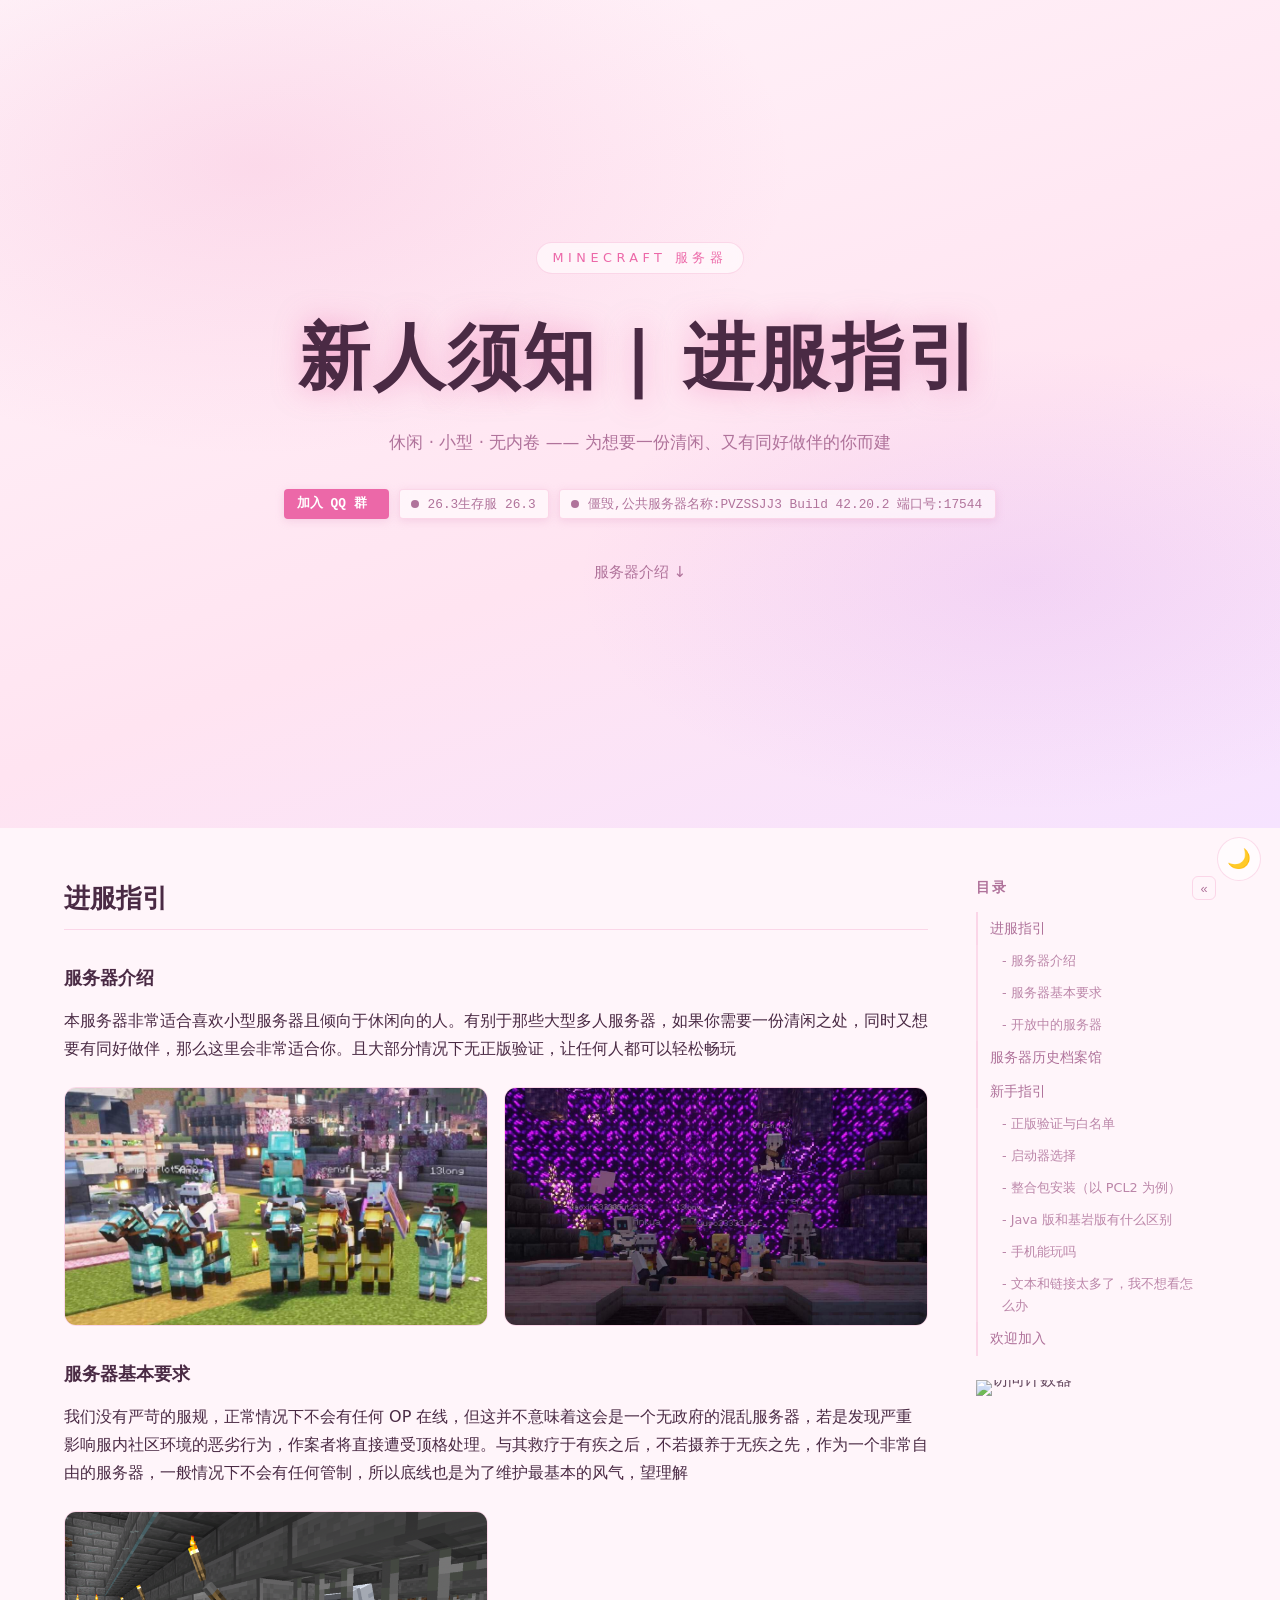
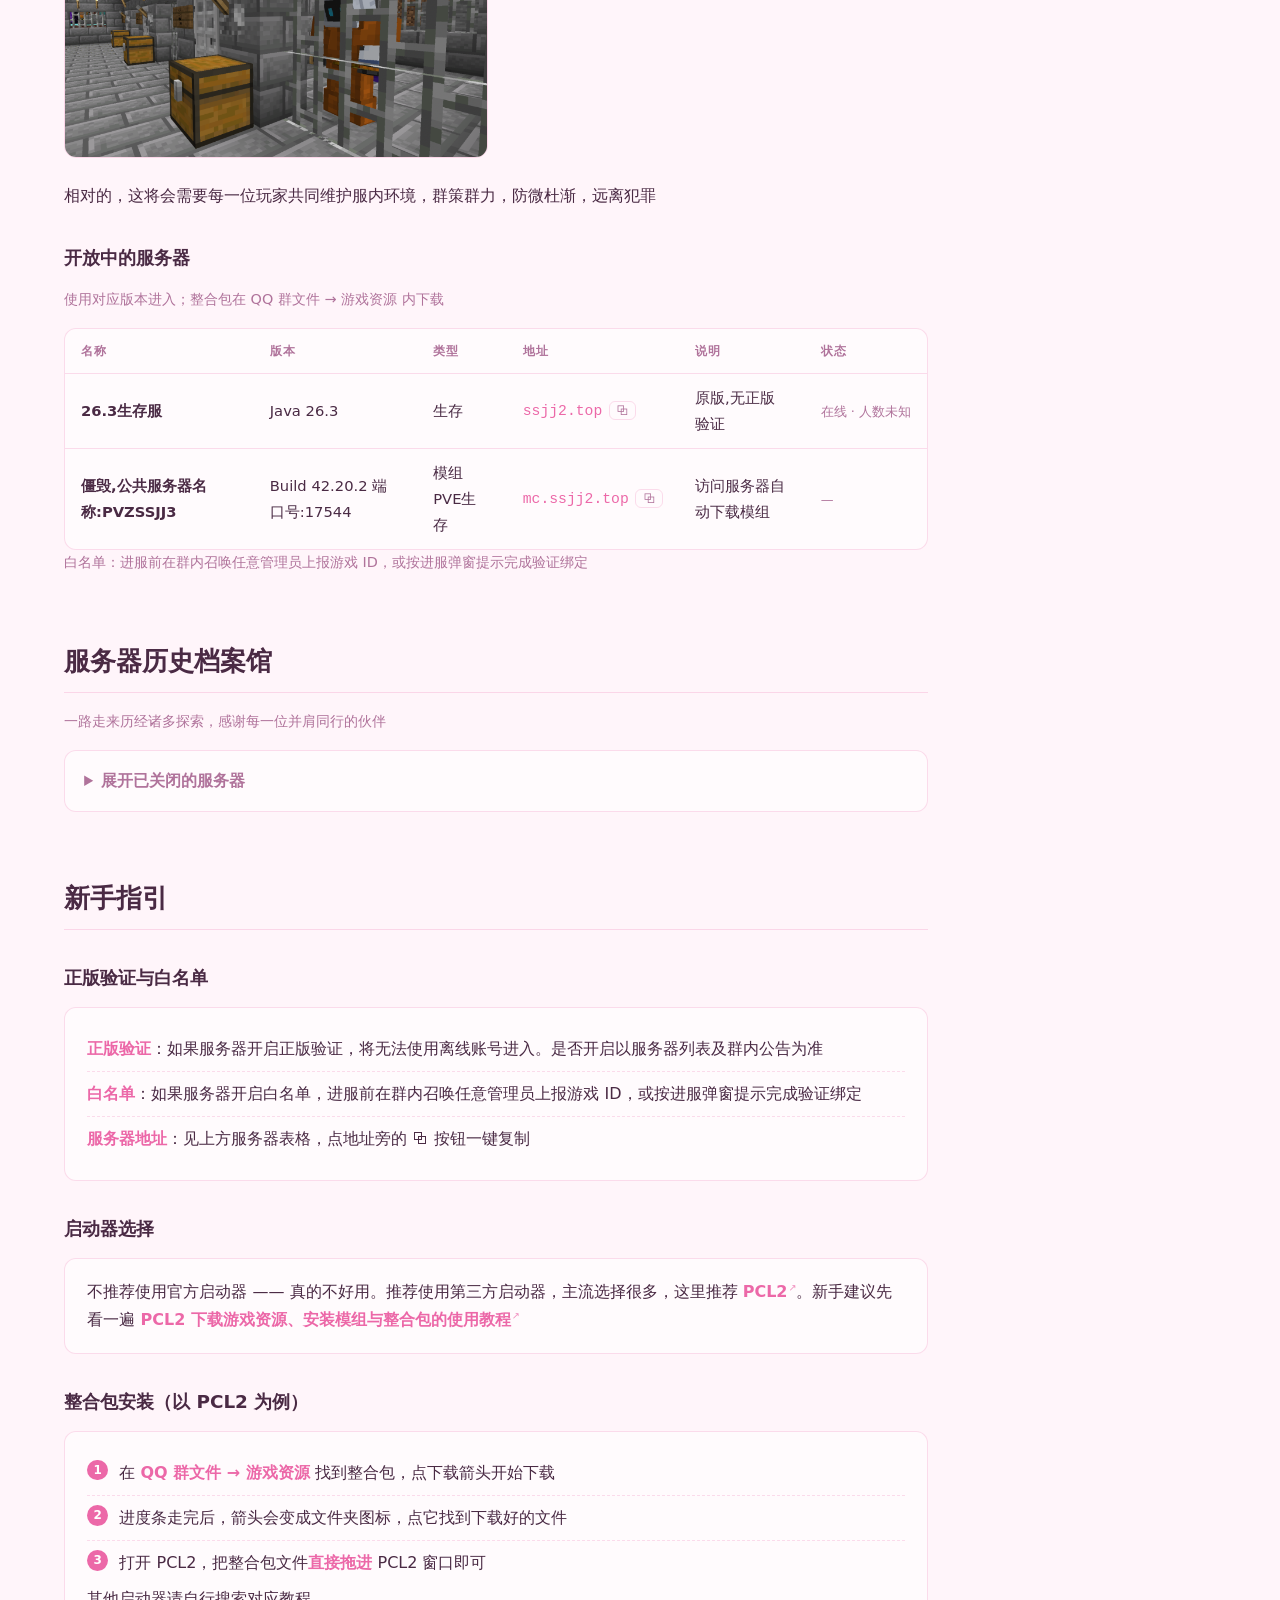
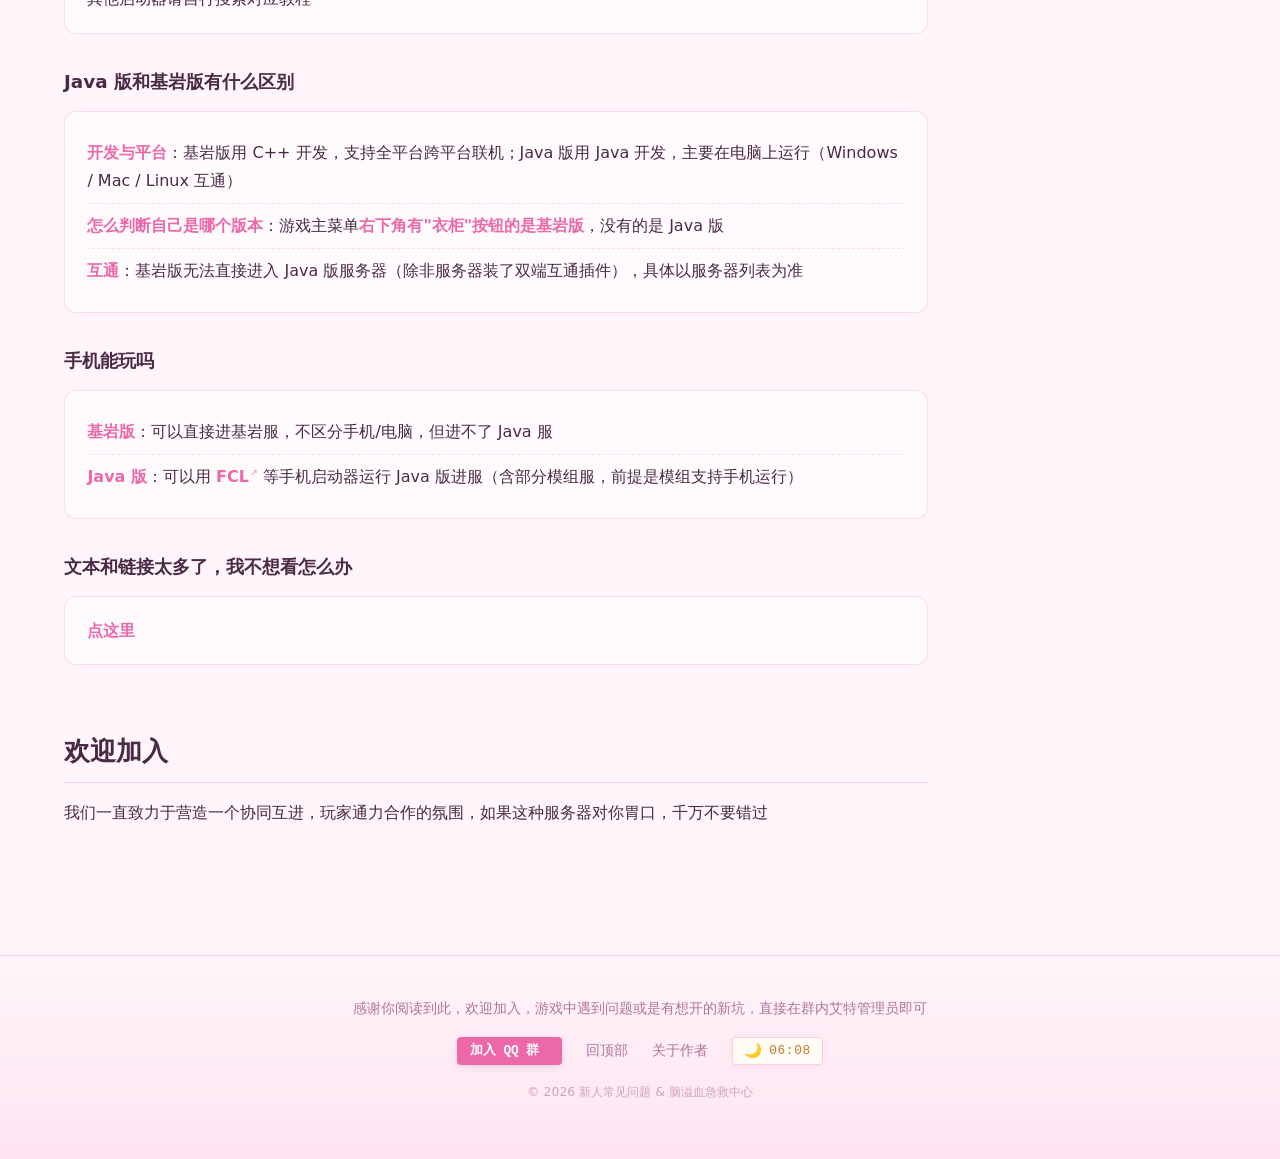
==== commit 00193c6b: "更新文本" ====
--- a/index.html
+++ b/index.html
@@ -80,7 +80,7 @@
         <div class="table-wrap">
           <table class="server-table" id="server-table">
             <thead>
-              <tr><th>名称</th><th>版本</th><th>类型</th><th>地址</th><th>整合包</th><th>状态</th></tr>
+              <tr><th>名称</th><th>版本</th><th>类型</th><th>地址</th><th>说明</th><th>状态</th></tr>
             </thead>
             <tbody id="server-rows"><!-- js/servers.js 渲染 --></tbody>
           </table>
